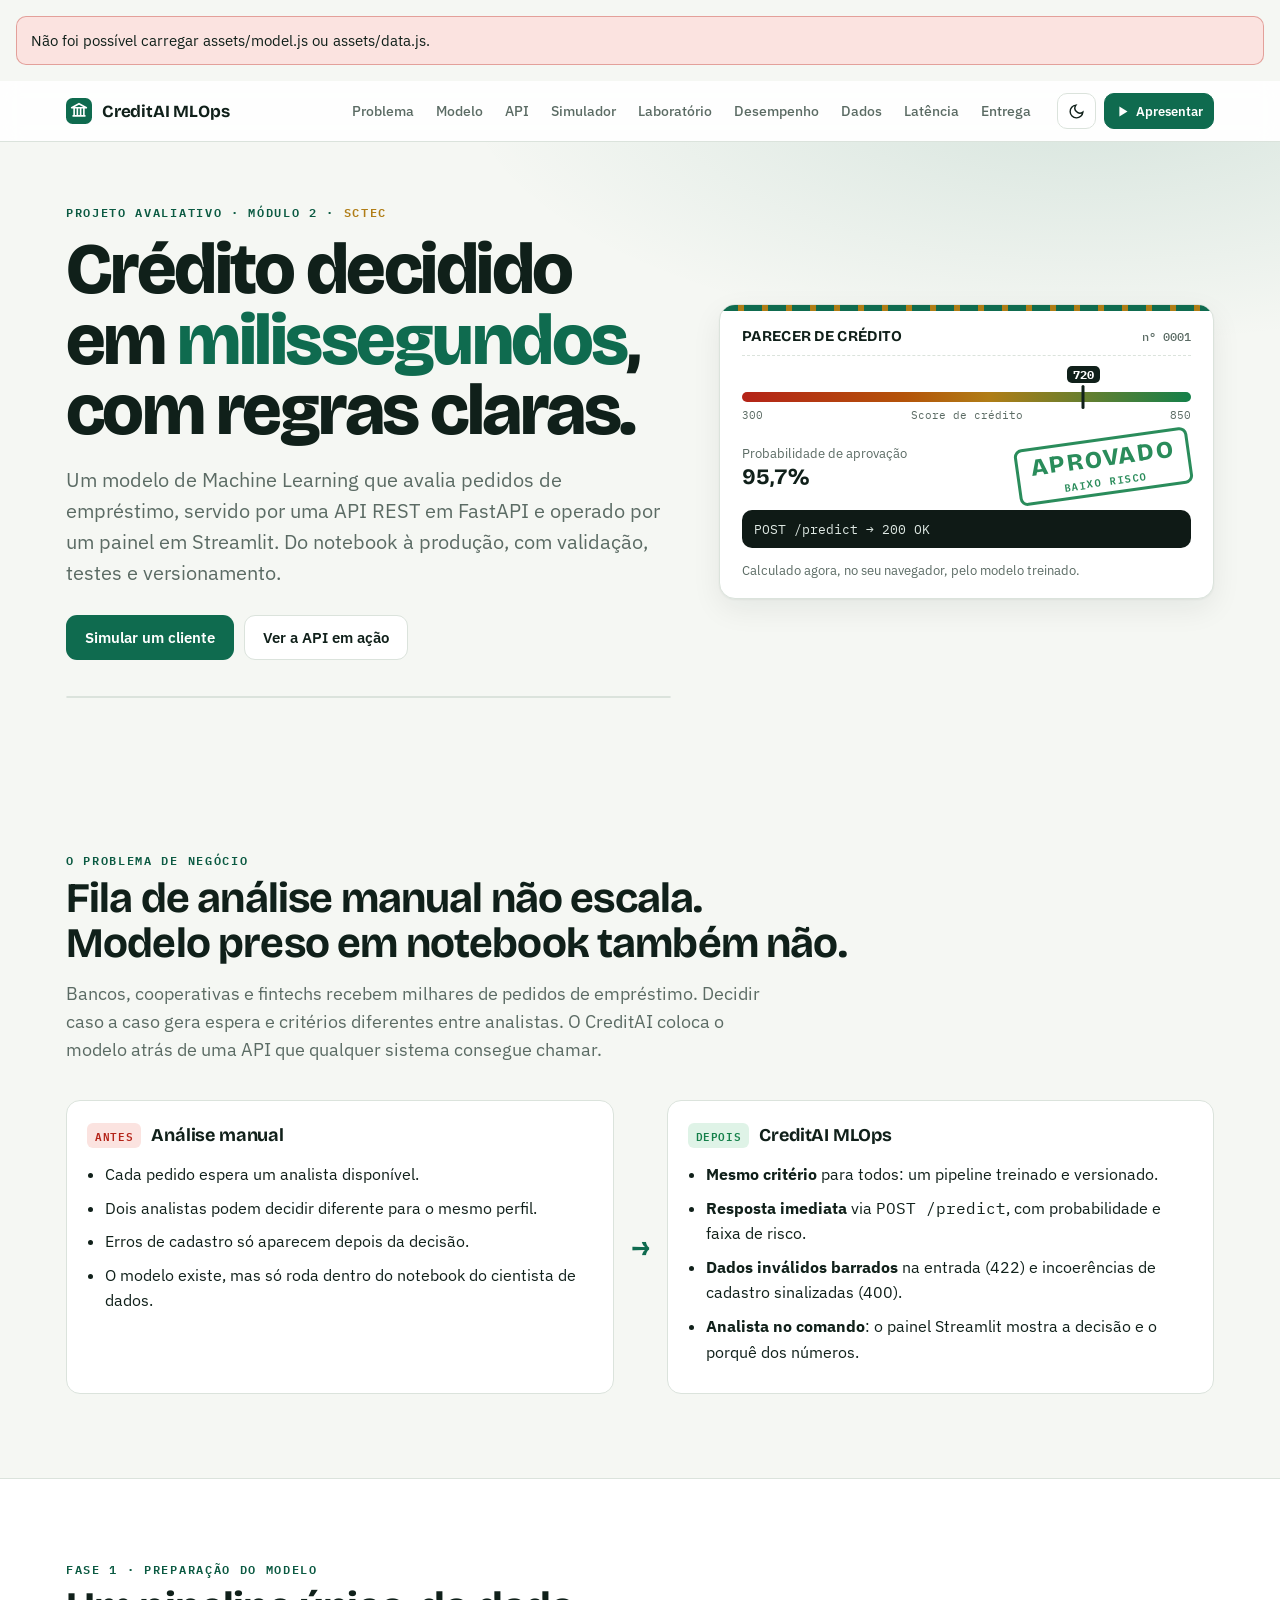
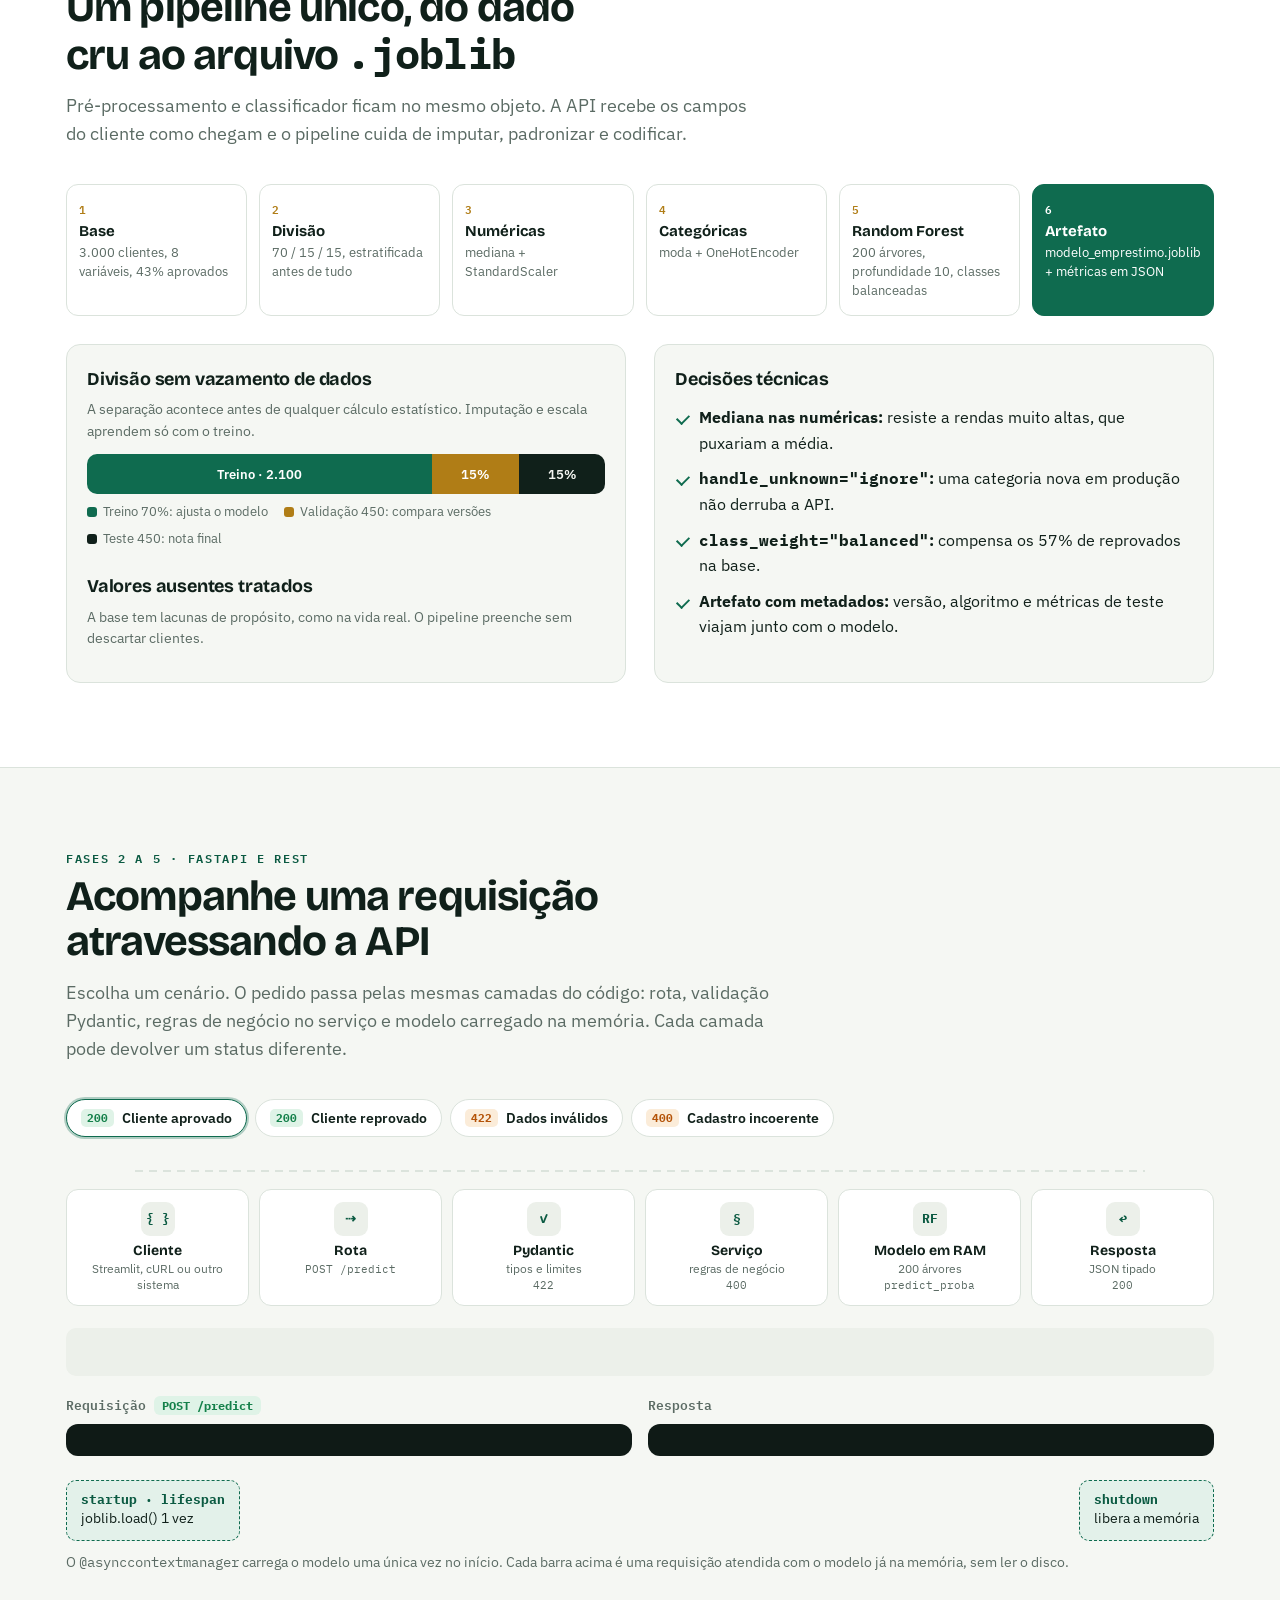
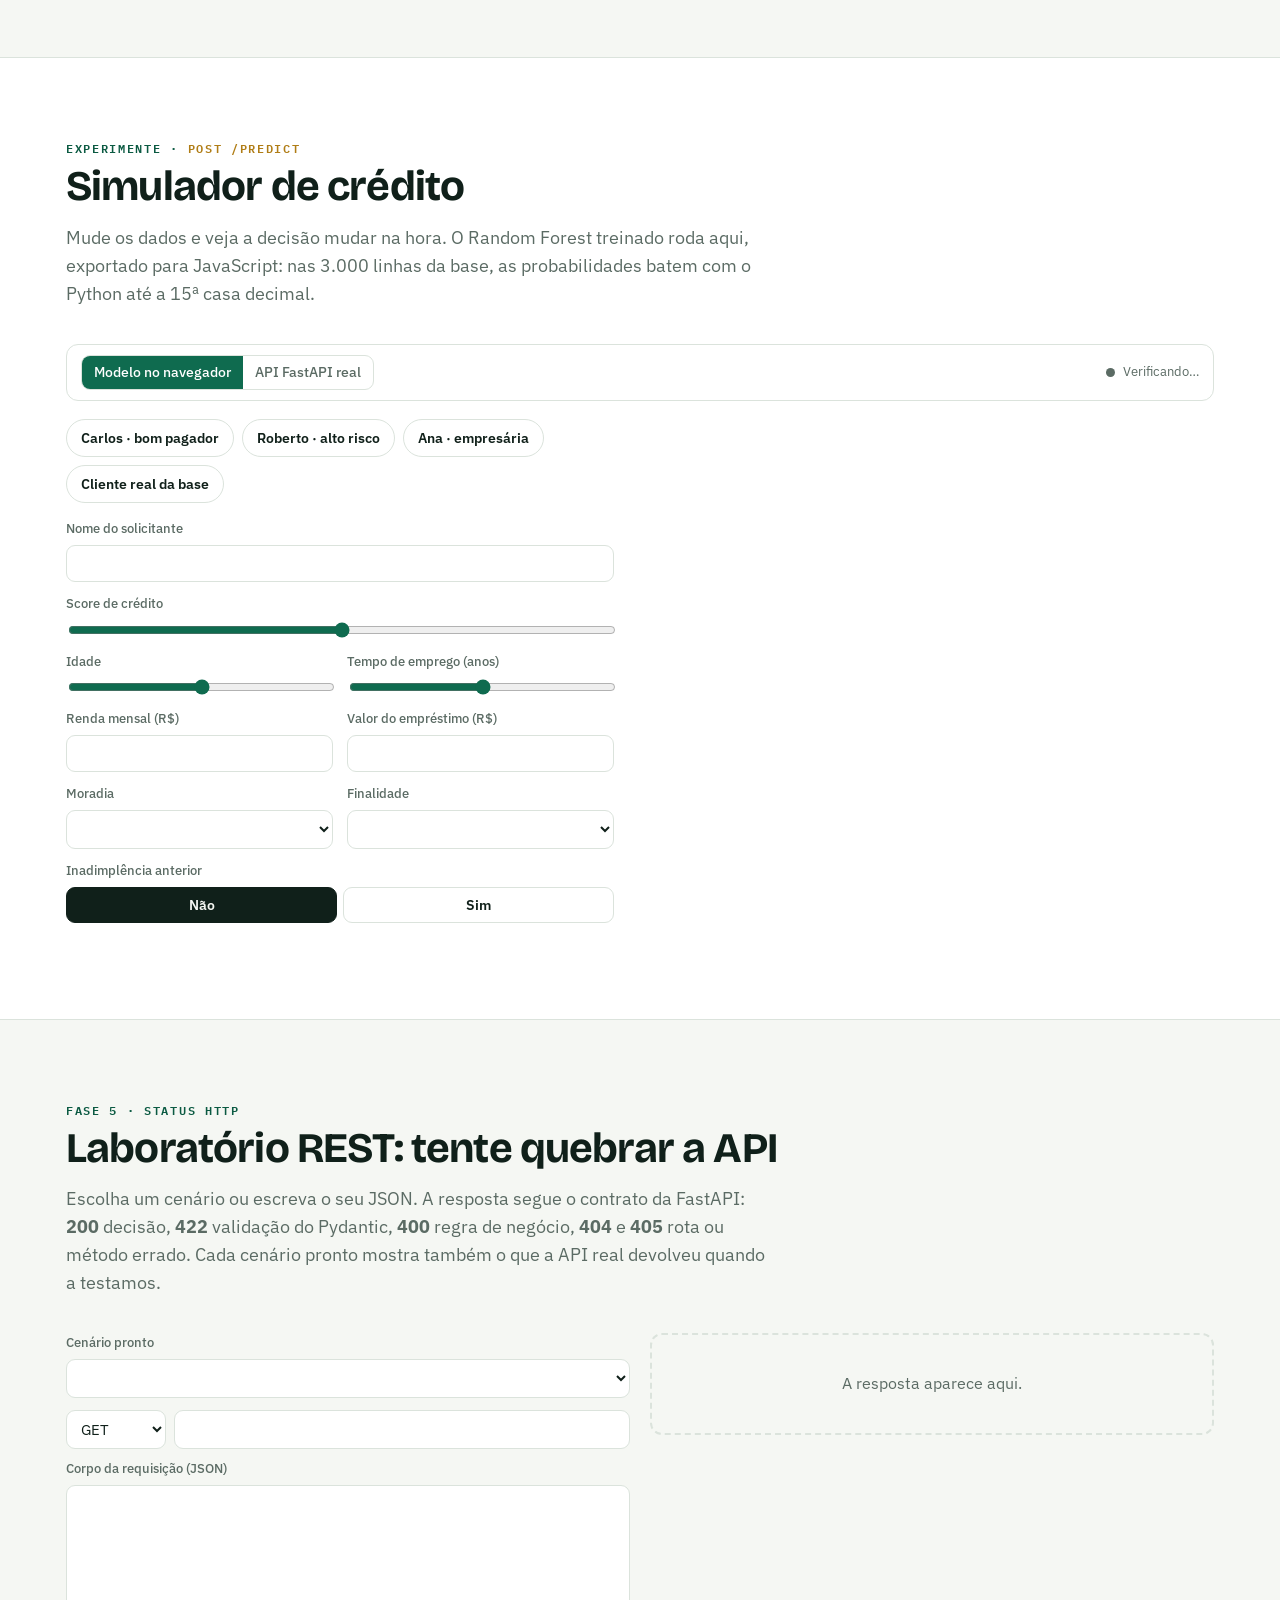
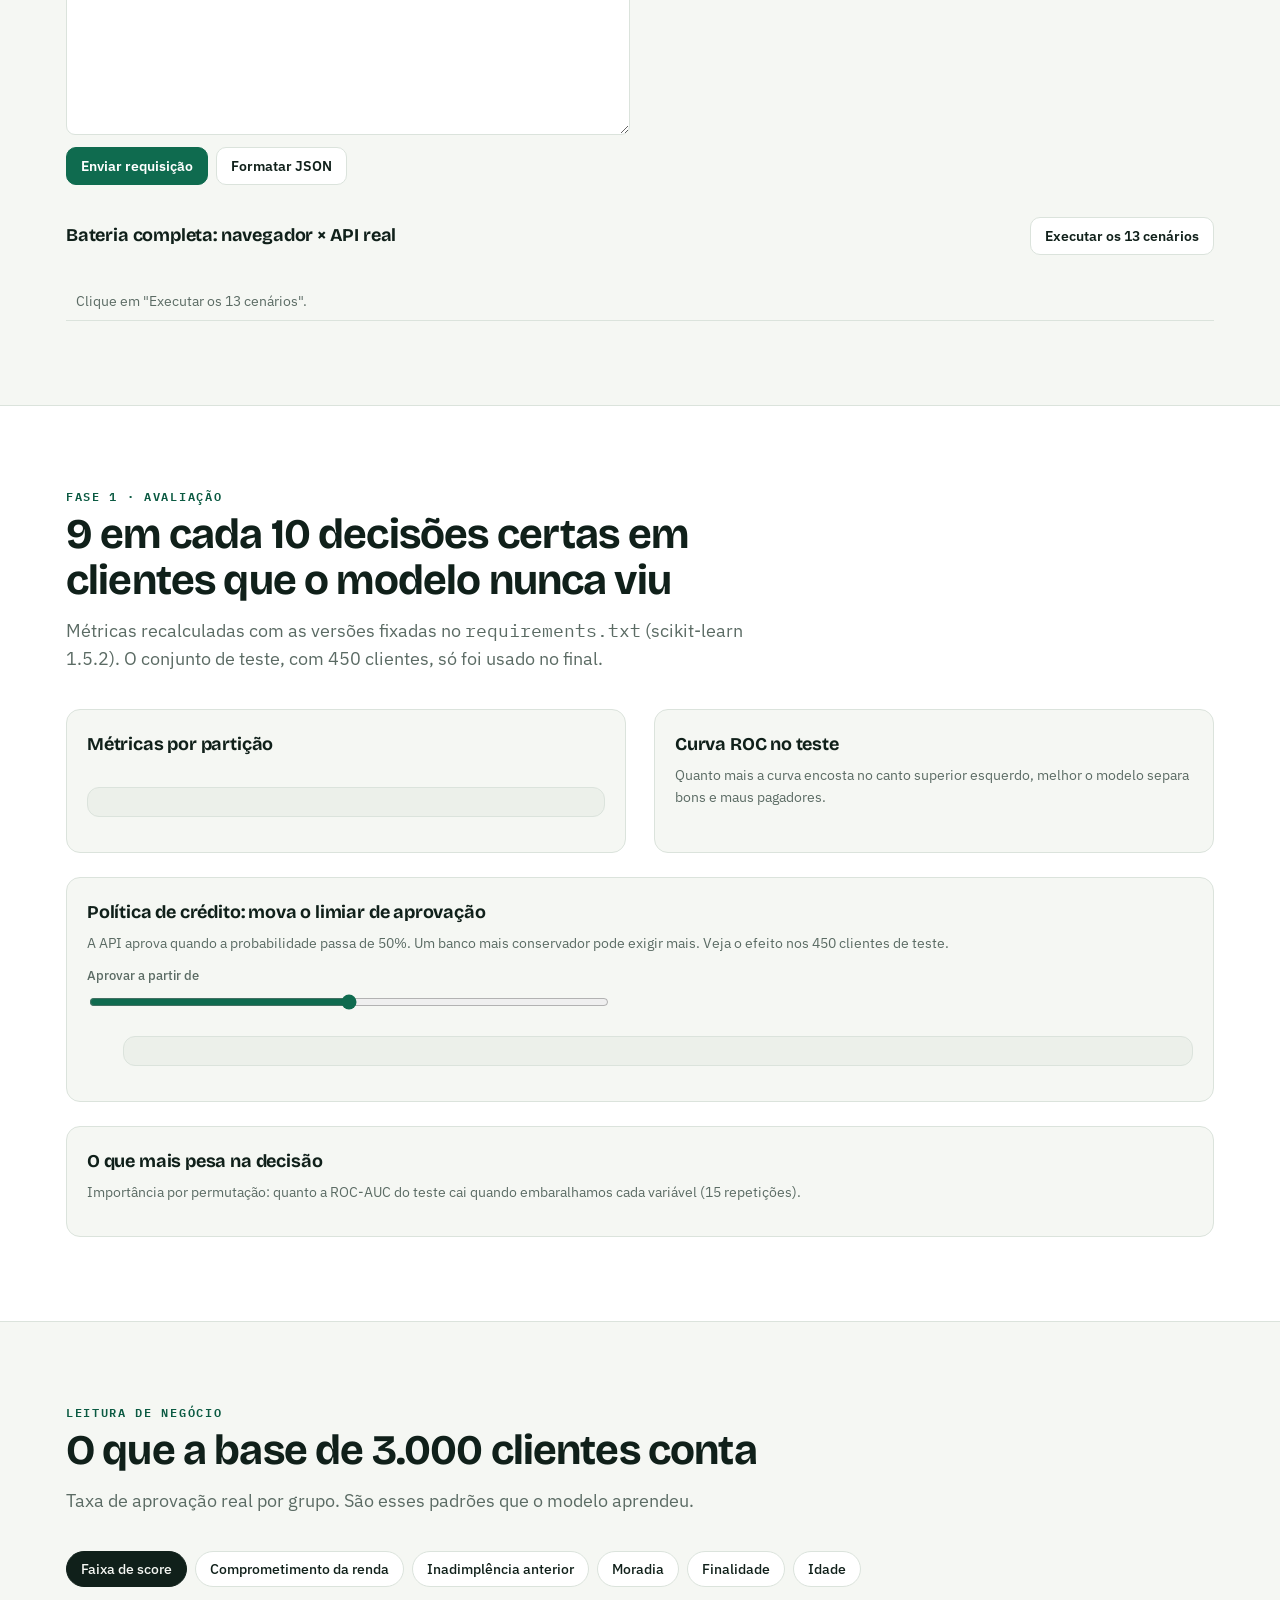
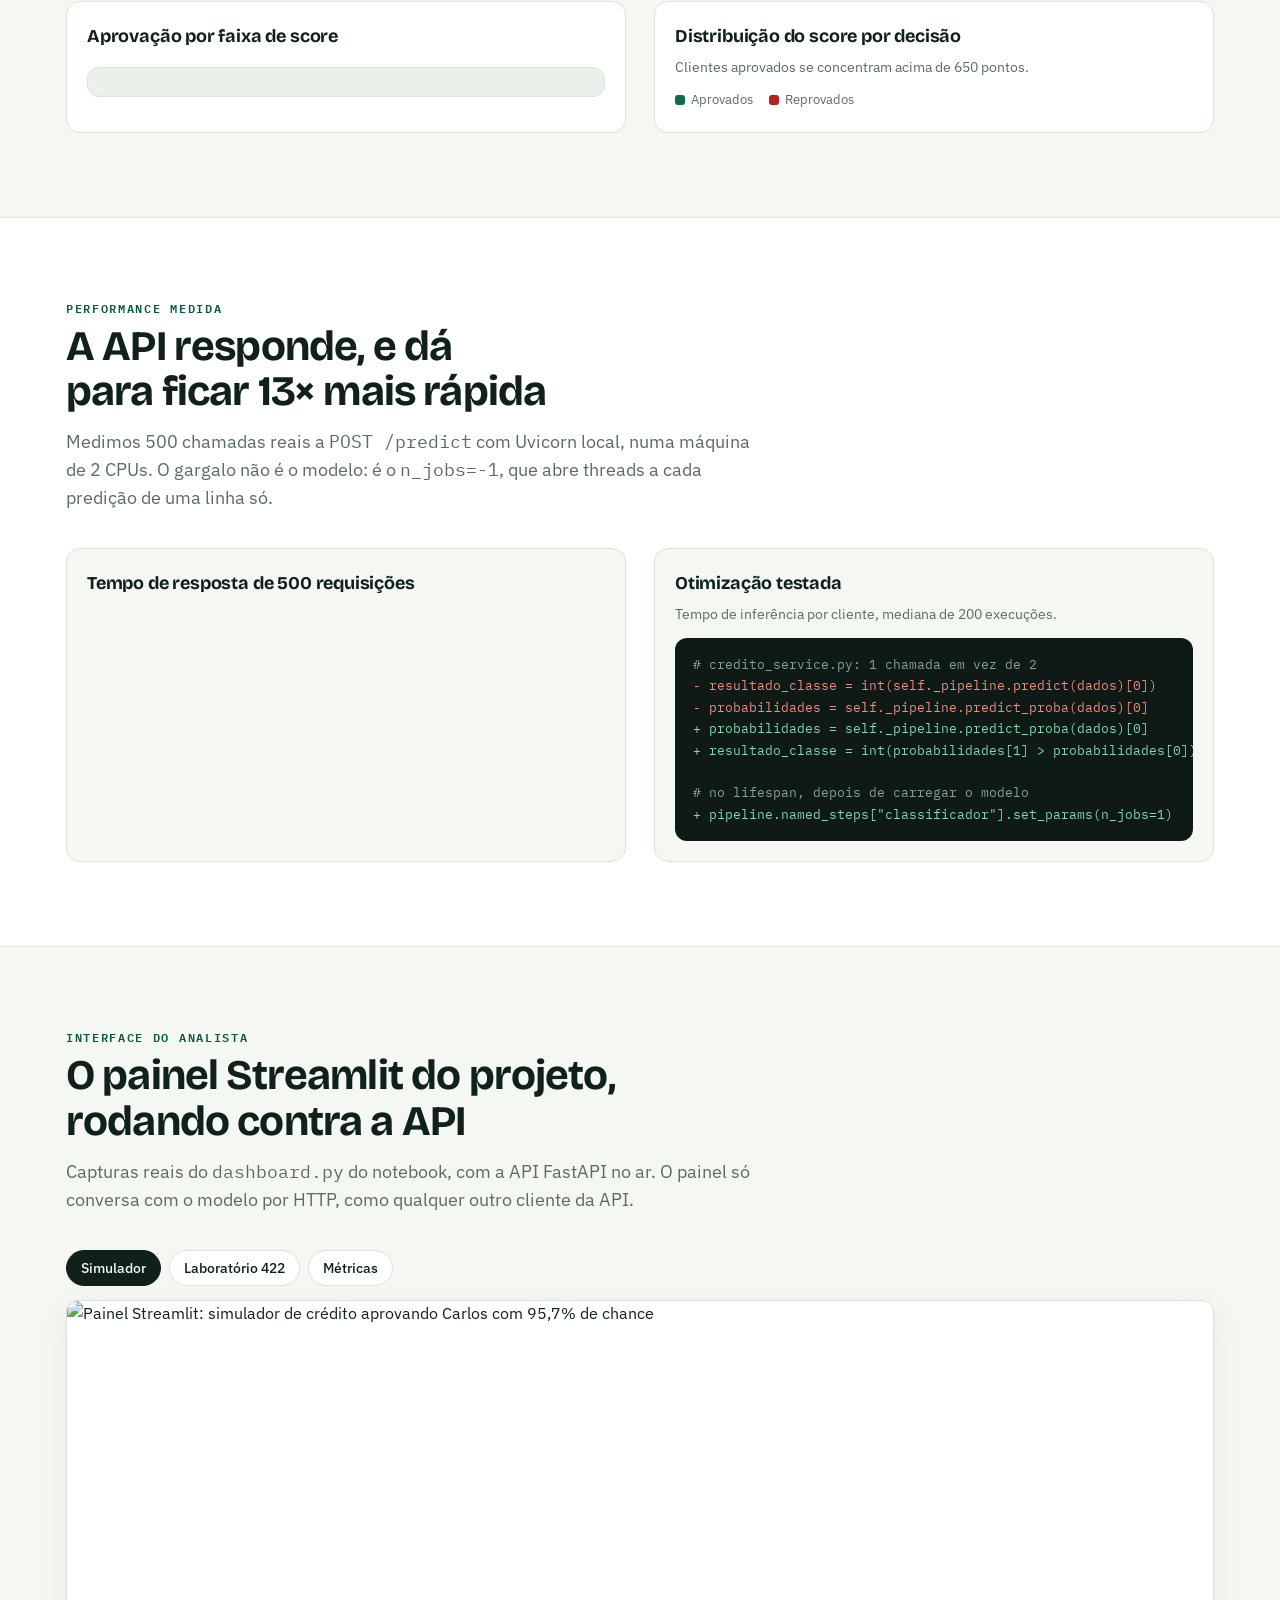
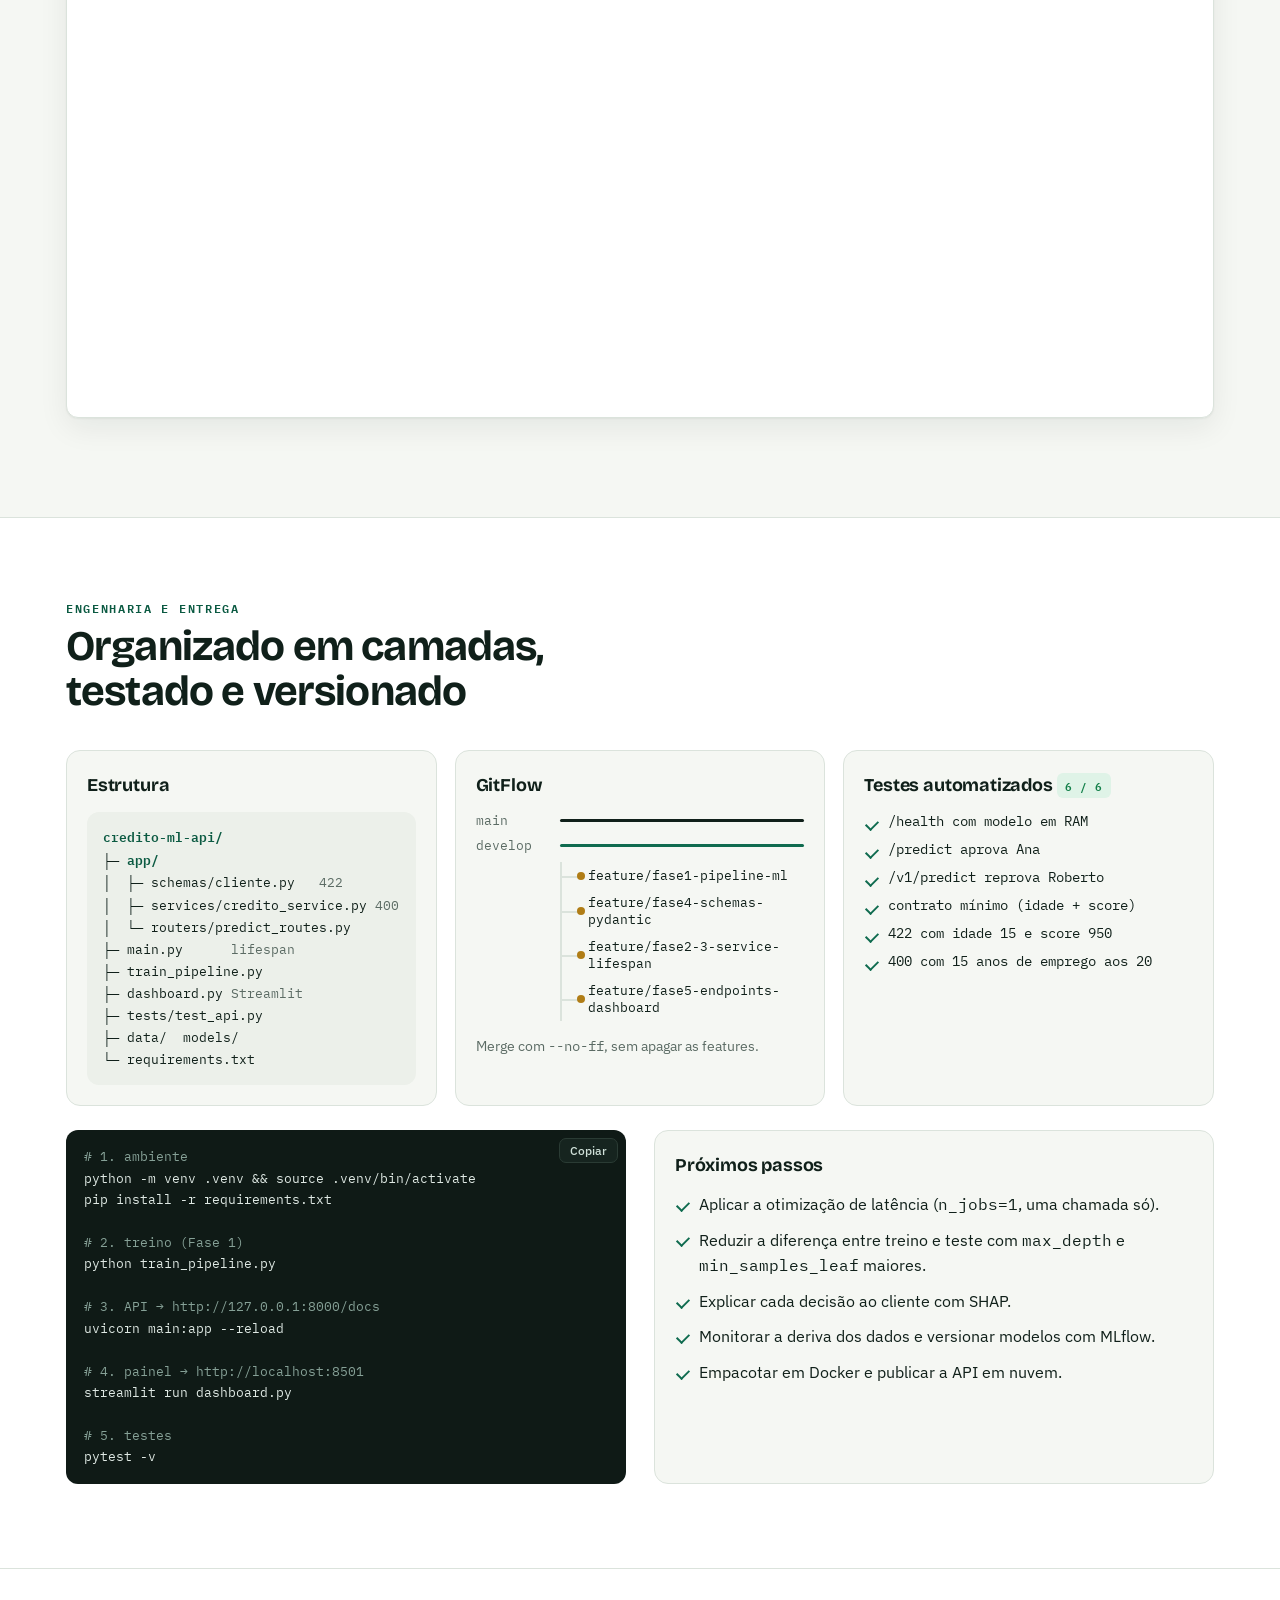
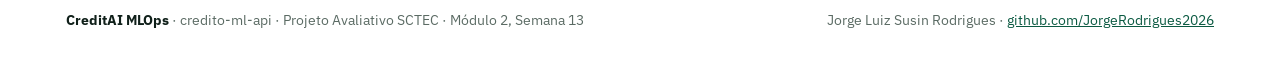
==== index.html @ 9cb5d910 "Add files via upload Add gitHub.io" ====
<!doctype html>
<html lang="pt-BR">
<head>
<meta charset="utf-8">
<meta name="viewport" content="width=device-width, initial-scale=1, viewport-fit=cover">
<title>CreditAI MLOps</title>
<meta name="claude:viewport-fit-sides" content="cover">
<meta name="description" content="Apresentação interativa do microsserviço de concessão de crédito: modelo Random Forest, API FastAPI, validação Pydantic e painel Streamlit.">
<link rel="preconnect" href="https://fonts.googleapis.com">
<link rel="preconnect" href="https://fonts.gstatic.com" crossorigin>
<link rel="stylesheet" href="https://fonts.googleapis.com/css2?family=Bricolage+Grotesque:opsz,wght@12..96,600;12..96,700;12..96,800&family=IBM+Plex+Sans:wght@400;500;600;700&family=IBM+Plex+Mono:wght@400;500;600&display=swap">
<link rel="stylesheet" href="styles.css">
<link rel="icon" href="data:image/svg+xml,%3Csvg xmlns=%27http://www.w3.org/2000/svg%27 viewBox=%270 0 32 32%27%3E%3Crect width=%2732%27 height=%2732%27 rx=%278%27 fill=%27%230f6b4f%27/%3E%3C/svg%3E">
</head>
<body>
<nav class="nav" aria-label="Capítulos">
  <div class="wrap">
    <a class="brand" href="#inicio">
      <svg width="26" height="26" viewBox="0 0 32 32" aria-hidden="true"><rect width="32" height="32" rx="8" fill="#0f6b4f"/><path d="M8 22h16M10 22V13m4 9v-9m4 9v-9m4 9v-9M7 12l9-5 9 5z" stroke="#fff" stroke-width="2" fill="none" stroke-linejoin="round"/></svg>
      CreditAI MLOps
    </a>
    <div class="nav-links">
      <a href="#problema">Problema</a>
      <a href="#pipeline">Modelo</a>
      <a href="#api">API</a>
      <a href="#simulador">Simulador</a>
      <a href="#laboratorio">Laboratório</a>
      <a href="#desempenho">Desempenho</a>
      <a href="#dados">Dados</a>
      <a href="#latencia">Latência</a>
      <a href="#entrega">Entrega</a>
    </div>
    <div class="tools">
      <button class="icon-btn" id="themeBtn" type="button" aria-label="Alternar tema claro ou escuro" title="Alternar tema">
        <svg width="17" height="17" viewBox="0 0 24 24" fill="none" stroke="currentColor" stroke-width="2" aria-hidden="true"><path d="M21 12.8A9 9 0 1 1 11.2 3a7 7 0 0 0 9.8 9.8z"/></svg>
      </button>
      <button class="icon-btn present-btn" id="presentBtn" type="button" title="Modo apresentação (tecla P)">
        <svg width="15" height="15" viewBox="0 0 24 24" fill="currentColor" aria-hidden="true"><path d="M7 4v16l13-8z"/></svg><span class="lbl">Apresentar</span>
      </button>
    </div>
  </div>
</nav>

<!-- ================= INÍCIO ================= -->
<header class="hero" id="inicio" data-slide>
  <div class="wrap">
    <div>
      <div class="eyebrow">Projeto Avaliativo · Módulo 2 · <b>SCTEC</b></div>
      <h1>Crédito decidido em <em>milissegundos</em>, com regras claras.</h1>
      <p class="lede">Um modelo de Machine Learning que avalia pedidos de empréstimo, servido por uma API REST em FastAPI e operado por um painel em Streamlit. Do notebook à produção, com validação, testes e versionamento.</p>
      <div class="cta">
        <a class="btn primary" href="#simulador">Simular um cliente</a>
        <a class="btn ghost" href="#api">Ver a API em ação</a>
      </div>
      <div class="kpis" id="heroKpis" aria-label="Indicadores do projeto"></div>
    </div>
    <div>
      <article class="parecer" id="parecer" aria-live="polite">
        <div class="par-head"><b>PARECER DE CRÉDITO</b><span id="parId">nº 0001</span></div>
        <dl class="par-rows" id="parRows"></dl>
        <div class="scorebar" aria-hidden="true"><div class="mk" id="parMk" style="left:76%"><span>720</span></div></div>
        <div class="scale-l"><span>300</span><span>Score de crédito</span><span>850</span></div>
        <div class="par-dec"><div class="l">Probabilidade de aprovação<b id="parProb">95,7%</b></div><div class="stamp aprovado" id="parStamp">Aprovado<small>Baixo Risco</small></div></div>
        <div class="par-req" id="parReq">POST /predict → 200 OK</div>
        <div class="par-foot"><span>Calculado agora, no seu navegador, pelo modelo treinado.</span><div class="dots-nav" id="parDots" role="group" aria-label="Exemplos de pareceres"></div></div>
      </article>
    </div>
  </div>
</header>

<main>

<!-- ================= PROBLEMA ================= -->
<section id="problema" data-slide>
  <div class="wrap">
    <div class="sec-head">
      <div class="eyebrow">O problema de negócio</div>
      <h2>Fila de análise manual não escala. Modelo preso em notebook também não.</h2>
      <p class="lede">Bancos, cooperativas e fintechs recebem milhares de pedidos de empréstimo. Decidir caso a caso gera espera e critérios diferentes entre analistas. O CreditAI coloca o modelo atrás de uma API que qualquer sistema consegue chamar.</p>
    </div>
    <div class="ba">
      <div class="panel">
        <h3><span class="tag bad">Antes</span> Análise manual</h3>
        <ul>
          <li>Cada pedido espera um analista disponível.</li>
          <li>Dois analistas podem decidir diferente para o mesmo perfil.</li>
          <li>Erros de cadastro só aparecem depois da decisão.</li>
          <li>O modelo existe, mas só roda dentro do notebook do cientista de dados.</li>
        </ul>
      </div>
      <div class="arrow" aria-hidden="true">→</div>
      <div class="panel">
        <h3><span class="tag ok">Depois</span> CreditAI MLOps</h3>
        <ul>
          <li><b>Mesmo critério</b> para todos: um pipeline treinado e versionado.</li>
          <li><b>Resposta imediata</b> via <code>POST /predict</code>, com probabilidade e faixa de risco.</li>
          <li><b>Dados inválidos barrados</b> na entrada (422) e incoerências de cadastro sinalizadas (400).</li>
          <li><b>Analista no comando</b>: o painel Streamlit mostra a decisão e o porquê dos números.</li>
        </ul>
      </div>
    </div>
  </div>
</section>

<!-- ================= PIPELINE ================= -->
<section id="pipeline" class="alt" data-slide>
  <div class="wrap">
    <div class="sec-head">
      <div class="eyebrow">Fase 1 · Preparação do modelo</div>
      <h2>Um pipeline único, do dado cru ao arquivo <code>.joblib</code></h2>
      <p class="lede">Pré-processamento e classificador ficam no mesmo objeto. A API recebe os campos do cliente como chegam e o pipeline cuida de imputar, padronizar e codificar.</p>
    </div>
    <div class="flow">
      <div class="step"><span class="n">1</span><b>Base</b><span>3.000 clientes, 8 variáveis, 43% aprovados</span></div>
      <div class="step"><span class="n">2</span><b>Divisão</b><span>70 / 15 / 15, estratificada antes de tudo</span></div>
      <div class="step"><span class="n">3</span><b>Numéricas</b><span>mediana + StandardScaler</span></div>
      <div class="step"><span class="n">4</span><b>Categóricas</b><span>moda + OneHotEncoder</span></div>
      <div class="step"><span class="n">5</span><b>Random Forest</b><span>200 árvores, profundidade 10, classes balanceadas</span></div>
      <div class="step final"><span class="n">6</span><b>Artefato</b><span>modelo_emprestimo.joblib + métricas em JSON</span></div>
    </div>
    <div class="grid-2">
      <div class="panel">
        <h3>Divisão sem vazamento de dados</h3>
        <p class="sub">A separação acontece antes de qualquer cálculo estatístico. Imputação e escala aprendem só com o treino.</p>
        <div class="splitbar" aria-label="Treino 2.100, validação 450, teste 450">
          <div class="tr" style="flex:70">Treino · 2.100</div><div class="va" style="flex:15">15%</div><div class="te" style="flex:15">15%</div>
        </div>
        <div class="legend"><span><i style="background:var(--brand)"></i>Treino 70%: ajusta o modelo</span><span><i style="background:var(--gold)"></i>Validação 450: compara versões</span><span><i style="background:var(--ink)"></i>Teste 450: nota final</span></div>
        <h3 style="margin-top:22px">Valores ausentes tratados</h3>
        <p class="sub">A base tem lacunas de propósito, como na vida real. O pipeline preenche sem descartar clientes.</p>
        <div class="chips" id="nullChips"></div>
      </div>
      <div class="panel">
        <h3>Decisões técnicas</h3>
        <ul class="ticks">
          <li><b>Mediana nas numéricas:</b> resiste a rendas muito altas, que puxariam a média.</li>
          <li><b><code>handle_unknown="ignore"</code>:</b> uma categoria nova em produção não derruba a API.</li>
          <li><b><code>class_weight="balanced"</code>:</b> compensa os 57% de reprovados na base.</li>
          <li><b>Artefato com metadados:</b> versão, algoritmo e métricas de teste viajam junto com o modelo.</li>
        </ul>
      </div>
    </div>
  </div>
</section>

<!-- ================= API EM AÇÃO ================= -->
<section id="api" data-slide>
  <div class="wrap">
    <div class="sec-head">
      <div class="eyebrow">Fases 2 a 5 · FastAPI e REST</div>
      <h2>Acompanhe uma requisição atravessando a API</h2>
      <p class="lede">Escolha um cenário. O pedido passa pelas mesmas camadas do código: rota, validação Pydantic, regras de negócio no serviço e modelo carregado na memória. Cada camada pode devolver um status diferente.</p>
    </div>
    <div class="scen-btns" role="group" aria-label="Cenários">
      <button type="button" class="sbtn" data-flow="aprovado" aria-pressed="true"><i class="s200">200</i> Cliente aprovado</button>
      <button type="button" class="sbtn" data-flow="reprovado" aria-pressed="false"><i class="s200">200</i> Cliente reprovado</button>
      <button type="button" class="sbtn" data-flow="invalido" aria-pressed="false"><i class="s422">422</i> Dados inválidos</button>
      <button type="button" class="sbtn" data-flow="regra" aria-pressed="false"><i class="s400">400</i> Cadastro incoerente</button>
    </div>
    <div class="pipe" id="pipe">
      <div class="node" data-node="0"><div class="ic">{ }</div><b>Cliente</b><span>Streamlit, cURL ou outro sistema</span></div>
      <div class="node" data-node="1"><div class="ic">⇢</div><b>Rota</b><span><code>POST /predict</code></span></div>
      <div class="node" data-node="2"><div class="ic">✓</div><b>Pydantic</b><span>tipos e limites<br><code>422</code></span></div>
      <div class="node" data-node="3"><div class="ic">§</div><b>Serviço</b><span>regras de negócio<br><code>400</code></span></div>
      <div class="node" data-node="4"><div class="ic">RF</div><b>Modelo em RAM</b><span>200 árvores<br><code>predict_proba</code></span></div>
      <div class="node" data-node="5"><div class="ic">↩</div><b>Resposta</b><span>JSON tipado<br><code>200</code></span></div>
      <div class="packet" id="packet" aria-hidden="true"></div>
    </div>
    <div class="narr" id="flowNarr" aria-live="polite"></div>
    <div class="io">
      <div><h4>Requisição <span class="pill s200" id="flowMethod">POST /predict</span></h4><pre class="code" id="flowReq"></pre></div>
      <div><h4>Resposta <span class="pill" id="flowStatus"></span></h4><pre class="code" id="flowRes"></pre></div>
    </div>
    <div class="lifespan" aria-label="Ciclo de vida da API">
      <div class="ls-box"><b>startup · lifespan</b>joblib.load() 1 vez</div>
      <div class="ls-reqs" id="lsReqs" aria-hidden="true"></div>
      <div class="ls-box"><b>shutdown</b>libera a memória</div>
    </div>
    <p class="muted" style="font-size:14px;margin:10px 0 0">O <code>@asynccontextmanager</code> carrega o modelo uma única vez no início. Cada barra acima é uma requisição atendida com o modelo já na memória, sem ler o disco.</p>
  </div>
</section>

<!-- ================= SIMULADOR ================= -->
<section id="simulador" class="alt" data-slide>
  <div class="wrap">
    <div class="sec-head">
      <div class="eyebrow">Experimente · <b>POST /predict</b></div>
      <h2>Simulador de crédito</h2>
      <p class="lede">Mude os dados e veja a decisão mudar na hora. O Random Forest treinado roda aqui, exportado para JavaScript: nas 3.000 linhas da base, as probabilidades batem com o Python até a 15ª casa decimal.</p>
    </div>
    <div class="engine">
      <div class="seg" role="radiogroup" aria-label="Onde calcular">
        <input type="radio" name="engine" id="engLocal" value="local" checked><label for="engLocal">Modelo no navegador</label>
        <input type="radio" name="engine" id="engRemote" value="remote"><label for="engRemote">API FastAPI real</label>
      </div>
      <div class="api-url" id="apiUrlBox" hidden>
        <input type="url" id="apiUrl" value="http://127.0.0.1:8000" aria-label="URL da API" spellcheck="false">
        <button class="btn-s" type="button" id="apiConnect">Conectar</button>
      </div>
      <div class="status-dot" id="apiStatus" role="status" aria-live="polite"><span>Verificando…</span></div>
    </div>
    <div class="sim">
      <form id="simForm" novalidate>
        <div class="presets">
          <button type="button" class="sbtn" data-preset="carlos">Carlos · bom pagador</button>
          <button type="button" class="sbtn" data-preset="roberto">Roberto · alto risco</button>
          <button type="button" class="sbtn" data-preset="ana">Ana · empresária</button>
          <button type="button" class="sbtn" data-preset="random">Cliente real da base</button>
        </div>
        <div class="field"><label for="f_nome">Nome do solicitante</label><input type="text" id="f_nome" name="nome_cliente" maxlength="80"></div>
        <div class="field"><div class="top"><label for="f_score">Score de crédito</label><output id="o_score"></output></div><input type="range" id="f_score" name="pontuacao_credito" min="300" max="850" step="5"></div>
        <div class="row">
          <div class="field"><div class="top"><label for="f_idade">Idade</label><output id="o_idade"></output></div><input type="range" id="f_idade" name="idade" min="18" max="100" step="1"></div>
          <div class="field"><div class="top"><label for="f_tempo">Tempo de emprego (anos)</label><output id="o_tempo"></output></div><input type="range" id="f_tempo" name="tempo_emprego_anos" min="0" max="40" step="0.5"></div>
        </div>
        <div class="row">
          <div class="field"><label for="f_renda">Renda mensal (R$)</label><input type="number" id="f_renda" name="renda_mensal" min="100" max="1000000" step="100"></div>
          <div class="field"><label for="f_valor">Valor do empréstimo (R$)</label><input type="number" id="f_valor" name="valor_emprestimo" min="500" max="500000" step="500"></div>
        </div>
        <div class="row">
          <div class="field"><label for="f_moradia">Moradia</label><select id="f_moradia" name="tipo_moradia"></select></div>
          <div class="field"><label for="f_final">Finalidade</label><select id="f_final" name="finalidade_emprestimo"></select></div>
        </div>
        <div class="field"><span>Inadimplência anterior</span>
          <div class="toggle" role="group" aria-label="Inadimplência anterior"><button type="button" data-inad="0" aria-pressed="true">Não</button><button type="button" data-inad="1" aria-pressed="false">Sim</button></div>
        </div>
      </form>
      <div class="result" id="simResult" aria-live="polite"></div>
    </div>
  </div>
</section>

<!-- ================= LABORATÓRIO ================= -->
<section id="laboratorio" data-slide>
  <div class="wrap">
    <div class="sec-head">
      <div class="eyebrow">Fase 5 · Status HTTP</div>
      <h2>Laboratório REST: tente quebrar a API</h2>
      <p class="lede">Escolha um cenário ou escreva o seu JSON. A resposta segue o contrato da FastAPI: <b>200</b> decisão, <b>422</b> validação do Pydantic, <b>400</b> regra de negócio, <b>404</b> e <b>405</b> rota ou método errado. Cada cenário pronto mostra também o que a API real devolveu quando a testamos.</p>
    </div>
    <div class="lab">
      <form id="labForm">
        <div class="field"><label for="labPreset">Cenário pronto</label><select id="labPreset"></select></div>
        <div class="req-line">
          <select id="labMethod" aria-label="Método HTTP"><option>GET</option><option>POST</option></select>
          <input type="text" id="labPath" class="mono" aria-label="Rota" spellcheck="false">
        </div>
        <div class="field" id="labBodyWrap"><label for="labBody">Corpo da requisição (JSON)</label><textarea id="labBody" spellcheck="false"></textarea></div>
        <div class="actions"><button type="submit" class="btn-s primary">Enviar requisição</button><button type="button" class="btn-s" id="labFormat">Formatar JSON</button></div>
      </form>
      <div id="labOut" aria-live="polite"><div class="empty">A resposta aparece aqui.</div></div>
    </div>
    <div style="margin-top:32px">
      <div class="resp-head"><h3>Bateria completa: navegador × API real</h3><button type="button" class="btn-s" id="labAll">Executar os 13 cenários</button></div>
      <div class="score-line" id="labScore"></div>
      <div class="tbl-scroll"><table class="data-table" id="labTable"><tbody><tr><td class="muted">Clique em "Executar os 13 cenários".</td></tr></tbody></table></div>
    </div>
  </div>
</section>

<!-- ================= DESEMPENHO ================= -->
<section id="desempenho" class="alt" data-slide>
  <div class="wrap">
    <div class="sec-head">
      <div class="eyebrow">Fase 1 · Avaliação</div>
      <h2>9 em cada 10 decisões certas em clientes que o modelo nunca viu</h2>
      <p class="lede">Métricas recalculadas com as versões fixadas no <code>requirements.txt</code> (scikit-learn 1.5.2). O conjunto de teste, com 450 clientes, só foi usado no final.</p>
    </div>
    <div class="grid-2">
      <div class="panel">
        <h3>Métricas por partição</h3>
        <div class="tbl-scroll"><table class="metrics-tbl" id="metricsTbl"></table></div>
        <p class="callout" id="gapNote"></p>
      </div>
      <div class="panel">
        <h3>Curva ROC no teste</h3>
        <p class="sub">Quanto mais a curva encosta no canto superior esquerdo, melhor o modelo separa bons e maus pagadores.</p>
        <div id="rocChart"></div>
      </div>
    </div>
    <div class="panel" style="margin-top:24px">
      <h3>Política de crédito: mova o limiar de aprovação</h3>
      <p class="sub">A API aprova quando a probabilidade passa de 50%. Um banco mais conservador pode exigir mais. Veja o efeito nos 450 clientes de teste.</p>
      <div class="field" style="max-width:520px"><div class="top"><label for="thr">Aprovar a partir de</label><output id="thrOut"></output></div><input type="range" id="thr" min="0.05" max="0.95" step="0.01" value="0.5"></div>
      <div class="thr-box">
        <div class="cm" id="thrCm"></div>
        <div>
          <div class="thr-stats" id="thrStats"></div>
          <p class="callout" id="thrNote" style="margin-top:12px"></p>
        </div>
      </div>
    </div>
    <div class="panel" style="margin-top:24px">
      <h3>O que mais pesa na decisão</h3>
      <p class="sub">Importância por permutação: quanto a ROC-AUC do teste cai quando embaralhamos cada variável (15 repetições).</p>
      <div id="impChart"></div>
    </div>
  </div>
</section>

<!-- ================= DADOS ================= -->
<section id="dados" data-slide>
  <div class="wrap">
    <div class="sec-head">
      <div class="eyebrow">Leitura de negócio</div>
      <h2>O que a base de 3.000 clientes conta</h2>
      <p class="lede">Taxa de aprovação real por grupo. São esses padrões que o modelo aprendeu.</p>
    </div>
    <div class="tabs" role="tablist" id="rateTabs" aria-label="Agrupar por">
      <button class="tab" role="tab" data-rate="faixa_score" aria-selected="true">Faixa de score</button>
      <button class="tab" role="tab" data-rate="comprometimento" aria-selected="false">Comprometimento da renda</button>
      <button class="tab" role="tab" data-rate="inadimplencia" aria-selected="false">Inadimplência anterior</button>
      <button class="tab" role="tab" data-rate="moradia" aria-selected="false">Moradia</button>
      <button class="tab" role="tab" data-rate="finalidade" aria-selected="false">Finalidade</button>
      <button class="tab" role="tab" data-rate="faixa_idade" aria-selected="false">Idade</button>
    </div>
    <div class="grid-2">
      <div class="panel"><h3 id="rateTitle">Aprovação por faixa de score</h3><div id="rateChart"></div><p class="callout" id="rateNote"></p></div>
      <div class="panel"><h3>Distribuição do score por decisão</h3><p class="sub">Clientes aprovados se concentram acima de 650 pontos.</p><div id="scoreHist"></div>
        <div class="legend"><span><i style="background:var(--brand)"></i>Aprovados</span><span><i style="background:var(--bad)"></i>Reprovados</span></div></div>
    </div>
  </div>
</section>

<!-- ================= LATÊNCIA ================= -->
<section id="latencia" class="alt" data-slide>
  <div class="wrap">
    <div class="sec-head">
      <div class="eyebrow">Performance medida</div>
      <h2>A API responde, e dá para ficar 13× mais rápida</h2>
      <p class="lede">Medimos 500 chamadas reais a <code>POST /predict</code> com Uvicorn local, numa máquina de 2 CPUs. O gargalo não é o modelo: é o <code>n_jobs=-1</code>, que abre threads a cada predição de uma linha só.</p>
    </div>
    <div class="grid-2">
      <div class="panel"><h3>Tempo de resposta de 500 requisições</h3><div id="latChart"></div><div class="score-line" id="latStats"></div></div>
      <div class="panel"><h3>Otimização testada</h3><p class="sub">Tempo de inferência por cliente, mediana de 200 execuções.</p><div id="optChart"></div>
<pre class="code"><code><span class="c"># credito_service.py: 1 chamada em vez de 2</span>
<span class="del">- resultado_classe = int(self._pipeline.predict(dados)[0])</span>
<span class="del">- probabilidades = self._pipeline.predict_proba(dados)[0]</span>
<span class="add">+ probabilidades = self._pipeline.predict_proba(dados)[0]</span>
<span class="add">+ resultado_classe = int(probabilidades[1] &gt; probabilidades[0])</span>

<span class="c"># no lifespan, depois de carregar o modelo</span>
<span class="add">+ pipeline.named_steps["classificador"].set_params(n_jobs=1)</span></code></pre></div>
    </div>
  </div>
</section>

<!-- ================= STREAMLIT ================= -->
<section id="streamlit" data-slide>
  <div class="wrap">
    <div class="sec-head">
      <div class="eyebrow">Interface do analista</div>
      <h2>O painel Streamlit do projeto, rodando contra a API</h2>
      <p class="lede">Capturas reais do <code>dashboard.py</code> do notebook, com a API FastAPI no ar. O painel só conversa com o modelo por HTTP, como qualquer outro cliente da API.</p>
    </div>
    <div class="tabs" role="tablist" aria-label="Telas do Streamlit">
      <button class="tab" role="tab" data-shot="0" aria-selected="true">Simulador</button>
      <button class="tab" role="tab" data-shot="1" aria-selected="false">Laboratório 422</button>
      <button class="tab" role="tab" data-shot="2" aria-selected="false">Métricas</button>
    </div>
    <div class="shot"><img id="shotImg" src="assets/st_simulador.webp" width="1600" height="1000" alt="Painel Streamlit: simulador de crédito aprovando Carlos com 95,7% de chance"></div>
    <p class="cap" id="shotCap"></p>
  </div>
</section>

<!-- ================= ENTREGA ================= -->
<section id="entrega" class="alt" data-slide>
  <div class="wrap">
    <div class="sec-head">
      <div class="eyebrow">Engenharia e entrega</div>
      <h2>Organizado em camadas, testado e versionado</h2>
    </div>
    <div class="grid-3">
      <div class="panel">
        <h3>Estrutura</h3>
<pre class="tree"><span class="d">credito-ml-api/</span>
├─ <span class="d">app/</span>
│  ├─ schemas/cliente.py   <span class="c">422</span>
│  ├─ services/credito_service.py <span class="c">400</span>
│  └─ routers/predict_routes.py
├─ main.py      <span class="c">lifespan</span>
├─ train_pipeline.py
├─ dashboard.py <span class="c">Streamlit</span>
├─ tests/test_api.py
├─ data/  models/
└─ requirements.txt</pre>
      </div>
      <div class="panel">
        <h3>GitFlow</h3>
        <div class="gitflow">
          <div class="lane"><span class="name">main</span><span class="bar"></span></div>
          <div class="lane dev"><span class="name">develop</span><span class="bar"></span></div>
          <div class="feats">
            <div>feature/fase1-pipeline-ml</div>
            <div>feature/fase4-schemas-pydantic</div>
            <div>feature/fase2-3-service-lifespan</div>
            <div>feature/fase5-endpoints-dashboard</div>
          </div>
        </div>
        <p class="muted" style="font-size:14px">Merge com <code>--no-ff</code>, sem apagar as features.</p>
      </div>
      <div class="panel">
        <h3>Testes automatizados <span class="tag ok">6 / 6</span></h3>
        <ul class="ticks tests">
          <li>/health com modelo em RAM</li>
          <li>/predict aprova Ana</li>
          <li>/v1/predict reprova Roberto</li>
          <li>contrato mínimo (idade + score)</li>
          <li>422 com idade 15 e score 950</li>
          <li>400 com 15 anos de emprego aos 20</li>
        </ul>
      </div>
    </div>
    <div class="grid-2" style="margin-top:24px">
<pre class="code"><button class="copy" type="button">Copiar</button><code><span class="c"># 1. ambiente</span>
python -m venv .venv &amp;&amp; source .venv/bin/activate
pip install -r requirements.txt

<span class="c"># 2. treino (Fase 1)</span>
python train_pipeline.py

<span class="c"># 3. API → http://127.0.0.1:8000/docs</span>
uvicorn main:app --reload

<span class="c"># 4. painel → http://localhost:8501</span>
streamlit run dashboard.py

<span class="c"># 5. testes</span>
pytest -v</code></pre>
      <div class="panel">
        <h3>Próximos passos</h3>
        <ul class="ticks">
          <li>Aplicar a otimização de latência (<code>n_jobs=1</code>, uma chamada só).</li>
          <li>Reduzir a diferença entre treino e teste com <code>max_depth</code> e <code>min_samples_leaf</code> maiores.</li>
          <li>Explicar cada decisão ao cliente com SHAP.</li>
          <li>Monitorar a deriva dos dados e versionar modelos com MLflow.</li>
          <li>Empacotar em Docker e publicar a API em nuvem.</li>
        </ul>
      </div>
    </div>
  </div>
</section>

</main>

<footer>
  <div class="wrap">
    <div><b>CreditAI MLOps</b> · credito-ml-api · Projeto Avaliativo SCTEC · Módulo 2, Semana 13</div>
    <div>Jorge Luiz Susin Rodrigues · <a href="https://github.com/JorgeRodrigues2026" target="_blank" rel="noopener">github.com/JorgeRodrigues2026</a></div>
  </div>
</footer>

<div class="slide-hud" id="hud" aria-label="Controles da apresentação">
  <button type="button" id="hudPrev" aria-label="Slide anterior">‹</button>
  <span id="hudCount">1 / 10</span>
  <button type="button" id="hudNext" aria-label="Próximo slide">›</button>
  <button type="button" id="hudExit" aria-label="Sair do modo apresentação">✕</button>
</div>

<script src="assets/model.js"></script>
<script src="assets/data.js"></script>
<script src="script.js"></script>
</body>
</html>
---- styles.css ----
/* =====================================================================
   CreditAI MLOps — styles.css
   Layout: capítulos de apresentação empilhados (um "slide" por seção),
   com um parecer de crédito carimbado como peça-assinatura.
   ===================================================================== */
:root{
  /* cor */
  --paper:#f5f7f3;        /* fundo levemente esverdeado */
  --surface:#ffffff;
  --sunken:#ecf0ea;
  --ink:#10201a;          /* texto principal */
  --muted:#5b6b64;
  --line:#dbe3dc;
  --brand:#0f6b4f;        /* verde-cédula */
  --brand-ink:#0b5a42;
  --brand-soft:#e3f1ea;
  --gold:#b07d16;         /* régua de score */
  --gold-soft:#f6ecd4;
  --ok:#14804a;  --warn:#b45309;  --bad:#b42318;
  --ok-soft:#dff3e7; --warn-soft:#fbecd9; --bad-soft:#fbe3e0;
  --code-bg:#0f1a16; --code-ink:#dfe9e4; --code-dim:#86a197; --code-key:#7fd6b0; --code-str:#f0c674;
  --shadow:0 1px 2px rgba(16,32,26,.05),0 10px 30px rgba(16,32,26,.07);
  /* tipo */
  --f-display:"Bricolage Grotesque","IBM Plex Sans",system-ui,sans-serif;
  --f-body:"IBM Plex Sans",system-ui,-apple-system,"Segoe UI",sans-serif;
  --f-mono:"IBM Plex Mono",ui-monospace,Consolas,monospace;
  --maxw:1180px; --r:14px;
}
@media (prefers-color-scheme: dark){
  :root:not([data-theme="light"]){
    --paper:#0b1310; --surface:#111c18; --sunken:#0e1814; --ink:#e4ede8; --muted:#93a69d; --line:#22312b;
    --brand:#3cc492; --brand-ink:#5fd6a8; --brand-soft:#12301f; --gold:#e0b25a; --gold-soft:#2c2412;
    --ok:#4ade80; --warn:#fbbf24; --bad:#f87171; --ok-soft:#103222; --warn-soft:#33240c; --bad-soft:#3a1714;
    --code-bg:#070d0b; --shadow:0 1px 2px rgba(0,0,0,.4),0 10px 30px rgba(0,0,0,.35);
    color-scheme:dark;
  }
}
:root[data-theme="dark"]{
  --paper:#0b1310; --surface:#111c18; --sunken:#0e1814; --ink:#e4ede8; --muted:#93a69d; --line:#22312b;
  --brand:#3cc492; --brand-ink:#5fd6a8; --brand-soft:#12301f; --gold:#e0b25a; --gold-soft:#2c2412;
  --ok:#4ade80; --warn:#fbbf24; --bad:#f87171; --ok-soft:#103222; --warn-soft:#33240c; --bad-soft:#3a1714;
  --code-bg:#070d0b; --shadow:0 1px 2px rgba(0,0,0,.4),0 10px 30px rgba(0,0,0,.35);
  color-scheme:dark;
}

*{box-sizing:border-box}
[hidden]{display:none!important}
html{scroll-behavior:smooth;scroll-padding-top:72px}
body{margin:0;background:var(--paper);color:var(--ink);font:16px/1.6 var(--f-body);-webkit-font-smoothing:antialiased}
body::before{content:"";position:fixed;inset:0 0 auto;height:env(safe-area-inset-top,0px);z-index:60;background:var(--surface)}
img{max-width:100%;height:auto;display:block}
a{color:var(--brand-ink)}
code,pre,.mono{font-family:var(--f-mono)}
:focus-visible{outline:2px solid var(--brand);outline-offset:2px}
.wrap{max-width:var(--maxw);margin:0 auto;padding-left:max(16px,env(safe-area-inset-left,0px));padding-right:max(16px,env(safe-area-inset-right,0px))}
h1,h2,h3{font-family:var(--f-display);letter-spacing:-.02em;text-wrap:balance;margin:0}
h2{font-size:clamp(28px,3.8vw,42px);line-height:1.08;font-weight:700}
h3{font-size:18px;font-weight:700;letter-spacing:-.01em}
.eyebrow{font:600 12px/1 var(--f-mono);letter-spacing:.14em;text-transform:uppercase;color:var(--brand-ink)}
.eyebrow b{color:var(--gold);font-weight:600}
.lede{color:var(--muted);font-size:17.5px;max-width:64ch;margin:14px 0 0}
.muted{color:var(--muted)}
.num{font-variant-numeric:tabular-nums}

/* ---------- navegação ---------- */
.nav{position:sticky;top:env(safe-area-inset-top,0px);z-index:50;background:color-mix(in srgb,var(--surface) 88%,transparent);backdrop-filter:blur(10px);border-bottom:1px solid var(--line)}
.nav .wrap{display:flex;align-items:center;gap:16px;height:60px}
.brand{display:flex;align-items:center;gap:10px;font:700 17px var(--f-display);color:var(--ink);text-decoration:none;white-space:nowrap;letter-spacing:-.01em}
.nav-links{display:flex;gap:2px;margin-left:auto;overflow-x:auto;scrollbar-width:none}
.nav-links::-webkit-scrollbar{display:none}
.nav-links a{color:var(--muted);text-decoration:none;font-size:14px;font-weight:500;padding:6px 10px;border-radius:8px;white-space:nowrap}
.nav-links a:hover,.nav-links a.on{color:var(--ink);background:var(--sunken)}
.icon-btn{flex:none;border:1px solid var(--line);background:var(--surface);color:var(--ink);height:36px;min-width:36px;padding:0 10px;border-radius:10px;cursor:pointer;display:inline-flex;align-items:center;justify-content:center;gap:6px;font:600 13px var(--f-body)}
.icon-btn:hover{border-color:var(--brand)}
.present-btn{background:var(--brand);border-color:var(--brand);color:#fff}
:root[data-theme="dark"] .present-btn{color:#06130d}
@media (prefers-color-scheme: dark){:root:not([data-theme="light"]) .present-btn{color:#06130d}}
@media (max-width:980px){.nav-links{display:none}.nav .tools{margin-left:auto}}
.tools{display:flex;gap:8px}
.present-btn .lbl{display:inline}
@media (max-width:420px){.present-btn .lbl{display:none}}

/* ---------- seções ---------- */
section{padding-block:84px;border-bottom:1px solid var(--line)}
section.alt{background:var(--surface)}
.sec-head{display:grid;gap:10px;margin-bottom:36px;max-width:820px}
.sec-head .lede{margin:4px 0 0}
@media (max-width:640px){section{padding-block:56px}}
.grid-2{display:grid;grid-template-columns:1fr 1fr;gap:28px}
.grid-2>*,.grid-3>*,.split>*{min-width:0}
.grid-3{display:grid;grid-template-columns:repeat(3,1fr);gap:18px}
@media (max-width:900px){.grid-2,.grid-3{grid-template-columns:1fr}}
.panel{background:var(--surface);border:1px solid var(--line);border-radius:var(--r);padding:20px}
section.alt .panel{background:var(--paper)}
.panel h3{margin-bottom:12px}
.panel .sub{font-size:13.5px;color:var(--muted);margin:-6px 0 12px}

/* ---------- hero ---------- */
.hero{padding-block:64px 72px;background:
  radial-gradient(900px 380px at 85% -10%,color-mix(in srgb,var(--brand) 14%,transparent),transparent 70%),var(--paper)}
.hero .wrap{display:grid;grid-template-columns:1.1fr .9fr;gap:48px;align-items:center}
.hero .wrap>*{min-width:0}
.hero h1{font-size:clamp(40px,6.2vw,72px);line-height:.98;font-weight:800;margin:16px 0 18px;letter-spacing:-.035em}
.hero h1 em{font-style:normal;color:var(--brand)}
.hero p.lede{font-size:clamp(17px,2vw,19.5px);color:var(--muted);margin:0 0 26px}
.cta{display:flex;flex-wrap:wrap;gap:10px}
.btn{display:inline-flex;align-items:center;gap:8px;padding:12px 18px;border-radius:11px;font:600 15px var(--f-body);text-decoration:none;cursor:pointer;border:1px solid transparent;transition:transform .15s}
.btn:hover{transform:translateY(-1px)}
.btn.primary{background:var(--brand);color:#fff}
:root[data-theme="dark"] .btn.primary{color:#06130d}
@media (prefers-color-scheme: dark){:root:not([data-theme="light"]) .btn.primary{color:#06130d}}
.btn.ghost{border-color:var(--line);background:var(--surface);color:var(--ink)}
.btn.ghost:hover{border-color:var(--brand)}
.kpis{display:grid;grid-template-columns:repeat(5,1fr);gap:0;margin-top:36px;border:1px solid var(--line);border-radius:var(--r);background:var(--surface);overflow:hidden}
.kpi{padding:14px 16px;border-left:1px solid var(--line);min-width:0}
.kpi:first-child{border-left:0}
.kpi .v{font:700 26px/1.1 var(--f-display);letter-spacing:-.02em;font-variant-numeric:tabular-nums}
.kpi .v small{font:500 13px var(--f-body);color:var(--muted);letter-spacing:0}
.kpi .l{font-size:12.5px;color:var(--muted);margin-top:4px;line-height:1.35}
.kpi.good .v{color:var(--brand)}
@media (max-width:980px){.hero .wrap{grid-template-columns:1fr}.kpis{grid-template-columns:repeat(2,1fr)}.kpi{border-left:0;border-top:1px solid var(--line)}.kpi:nth-child(-n+2){border-top:0}.kpi:nth-child(even){border-left:1px solid var(--line)}.kpi:last-child{grid-column:span 2;border-left:0}}

/* ---------- parecer de crédito (peça-assinatura) ---------- */
.parecer{position:relative;background:var(--surface);border:1px solid var(--line);border-radius:16px;box-shadow:var(--shadow);padding:22px 22px 18px;overflow:hidden}
.parecer::before{content:"";position:absolute;inset:0 0 auto;height:6px;background:repeating-linear-gradient(90deg,var(--brand) 0 18px,var(--gold) 18px 24px)}
.par-head{display:flex;justify-content:space-between;align-items:baseline;gap:12px;border-bottom:1px dashed var(--line);padding-bottom:10px;margin-bottom:12px}
.par-head b{font:700 15px var(--f-display);letter-spacing:.02em}
.par-head span{font:500 12px var(--f-mono);color:var(--muted)}
.par-rows{display:grid;grid-template-columns:1fr 1fr;gap:8px 18px;font-size:14px}
.par-rows div{display:flex;justify-content:space-between;gap:8px;border-bottom:1px dotted var(--line);padding-bottom:4px;min-width:0}
.par-rows dt{color:var(--muted);margin:0}
.par-rows dd{margin:0;font-weight:600;font-variant-numeric:tabular-nums;text-align:right}
.par-req{margin-top:14px;font:12.5px/1.5 var(--f-mono);background:var(--code-bg);color:var(--code-ink);border-radius:10px;padding:10px 12px;overflow-x:auto;white-space:nowrap}
.par-req .ok{color:var(--code-key)}.par-req .dim{color:var(--code-dim)}
.par-dec{display:flex;justify-content:space-between;align-items:center;gap:12px;margin-top:16px}
.par-dec .l{font-size:13px;color:var(--muted)}
.par-dec .l b{display:block;font:700 22px var(--f-display);color:var(--ink);font-variant-numeric:tabular-nums}
.stamp{position:relative;display:inline-block;transform:rotate(-8deg);border:3px solid currentColor;border-radius:8px;padding:4px 12px 2px;font:800 24px/1.1 var(--f-display);letter-spacing:.08em;text-transform:uppercase;opacity:.9;text-align:center;background:color-mix(in srgb,var(--surface) 70%,transparent)}
.stamp small{display:block;font:600 10.5px var(--f-mono);letter-spacing:.06em}
.stamp.aprovado{color:var(--ok)}.stamp.reprovado{color:var(--bad)}
.stamp.pop{animation:stamp .45s cubic-bezier(.2,1.6,.4,1)}
@keyframes stamp{from{transform:rotate(-8deg) scale(1.9);opacity:0}to{transform:rotate(-8deg) scale(1);opacity:.9}}
.par-foot{display:flex;justify-content:space-between;align-items:center;gap:10px;margin-top:12px;font-size:12.5px;color:var(--muted)}
.dots-nav{display:flex;gap:6px}
.dots-nav button{width:9px;height:9px;border-radius:50%;border:0;background:var(--line);cursor:pointer;padding:0}
.dots-nav button[aria-current="true"]{background:var(--brand)}

/* régua de score (300–850) */
.scorebar{position:relative;height:10px;border-radius:5px;background:linear-gradient(90deg,var(--bad) 0%,var(--warn) 36%,var(--gold) 55%,var(--ok) 100%);margin:22px 0 6px}
.scorebar .mk{position:absolute;top:-7px;width:3px;height:24px;background:var(--ink);border-radius:2px;transform:translateX(-50%);transition:left .35s}
.scorebar .mk span{position:absolute;bottom:26px;left:50%;transform:translateX(-50%);font:700 12px var(--f-mono);white-space:nowrap;background:var(--ink);color:var(--surface);padding:1px 6px;border-radius:5px}
.scale-l{display:flex;justify-content:space-between;font:11px var(--f-mono);color:var(--muted)}

/* ---------- antes / depois ---------- */
.ba{display:grid;grid-template-columns:1fr auto 1fr;gap:18px;align-items:stretch}
.ba>*{min-width:0}
.ba .panel h3{display:flex;align-items:center;gap:10px}
.ba .arrow{align-self:center;font:700 28px var(--f-display);color:var(--brand)}
.ba ul{margin:0;padding-left:18px}
.ba li{margin-bottom:8px}
.tag{display:inline-block;font:600 11px var(--f-mono);letter-spacing:.06em;text-transform:uppercase;padding:3px 8px;border-radius:6px}
.tag.bad{background:var(--bad-soft);color:var(--bad)}.tag.ok{background:var(--ok-soft);color:var(--ok)}.tag.warn{background:var(--warn-soft);color:var(--warn)}.tag.brand{background:var(--brand-soft);color:var(--brand-ink)}
@media (max-width:900px){.ba{grid-template-columns:1fr}.ba .arrow{transform:rotate(90deg);justify-self:center}}

/* ---------- pipeline ---------- */
.flow{display:grid;grid-template-columns:repeat(6,1fr);gap:12px;margin-bottom:28px}
.step{position:relative;background:var(--surface);border:1px solid var(--line);border-radius:12px;padding:14px 12px}
.step .n{font:600 11px var(--f-mono);color:var(--gold)}
.step b{display:block;font:700 15px var(--f-display);margin:4px 0}
.step span{font-size:13px;color:var(--muted);line-height:1.45;display:block}
.step.final{background:var(--brand);border-color:var(--brand)}
.step.final b,.step.final span,.step.final .n{color:#fff}
:root[data-theme="dark"] .step.final b,:root[data-theme="dark"] .step.final span,:root[data-theme="dark"] .step.final .n{color:#06130d}
@media (prefers-color-scheme: dark){:root:not([data-theme="light"]) .step.final b,:root:not([data-theme="light"]) .step.final span,:root:not([data-theme="light"]) .step.final .n{color:#06130d}}
@media (max-width:900px){.flow{grid-template-columns:1fr 1fr}}
.splitbar{display:flex;height:40px;border-radius:10px;overflow:hidden;font:600 13px var(--f-body)}
.splitbar div{display:flex;align-items:center;justify-content:center;color:#fff;white-space:nowrap;padding:0 8px;min-width:0;overflow:hidden}
.splitbar .tr{background:var(--brand)}.splitbar .va{background:var(--gold)}.splitbar .te{background:var(--ink);color:var(--paper)}
ul.ticks{list-style:none;padding:0;margin:0}
ul.ticks li{position:relative;padding-left:24px;margin-bottom:10px}
ul.ticks li::before{content:"";position:absolute;left:2px;top:.55em;width:10px;height:6px;border-left:2px solid var(--brand);border-bottom:2px solid var(--brand);transform:rotate(-45deg)}
.chips{display:flex;flex-wrap:wrap;gap:8px}
.chip{font:500 13px var(--f-mono);padding:4px 10px;border-radius:999px;background:var(--sunken);border:1px solid var(--line)}

/* ---------- fluxo da API ---------- */
.scen-btns{display:flex;flex-wrap:wrap;gap:8px;margin-bottom:18px}
.sbtn{border:1px solid var(--line);background:var(--surface);color:var(--ink);font:600 14px var(--f-body);padding:9px 14px;border-radius:999px;cursor:pointer;display:inline-flex;align-items:center;gap:8px}
.sbtn i{font:700 11px var(--f-mono);font-style:normal;padding:2px 6px;border-radius:5px}
.sbtn[aria-pressed="true"]{border-color:var(--brand);box-shadow:0 0 0 2px color-mix(in srgb,var(--brand) 30%,transparent)}
.s200{background:var(--ok-soft);color:var(--ok)}.s400{background:var(--warn-soft);color:var(--warn)}.s422{background:var(--warn-soft);color:var(--warn)}.s4xx{background:var(--warn-soft);color:var(--warn)}.s5xx{background:var(--bad-soft);color:var(--bad)}
.pipe{position:relative;display:grid;grid-template-columns:repeat(6,1fr);gap:10px;padding:34px 0 8px}
.pipe::before{content:"";position:absolute;left:6%;right:6%;top:15px;height:2px;background:repeating-linear-gradient(90deg,var(--line) 0 8px,transparent 8px 14px)}
.node{position:relative;z-index:1;background:var(--surface);border:1.5px solid var(--line);border-radius:12px;padding:12px 10px;text-align:center;transition:border-color .25s,background .25s,transform .25s}
.node .ic{width:34px;height:34px;margin:0 auto 6px;border-radius:9px;display:grid;place-items:center;background:var(--sunken);color:var(--brand-ink);font:700 13px var(--f-mono)}
.node b{display:block;font:700 14px var(--f-display)}
.node span{display:block;font-size:12px;color:var(--muted);line-height:1.35;margin-top:2px}
.node code{font-size:11px;color:var(--muted)}
.node.pass{border-color:var(--ok);background:var(--ok-soft)}
.node.stop-422,.node.stop-400{border-color:var(--warn);background:var(--warn-soft);transform:translateY(-3px)}
.node.active{transform:translateY(-3px);border-color:var(--brand)}
.packet{position:absolute;z-index:2;top:7px;width:18px;height:18px;border-radius:50%;background:var(--brand);box-shadow:0 0 0 6px color-mix(in srgb,var(--brand) 22%,transparent);left:0;opacity:0;transition:left .45s ease,background .2s}
.packet.on{opacity:1}
.packet.err{background:var(--warn);box-shadow:0 0 0 6px color-mix(in srgb,var(--warn) 25%,transparent)}
@media (max-width:900px){
  .pipe{grid-template-columns:1fr 1fr;gap:12px}.pipe::before,.packet{display:none}
}
.io{display:grid;grid-template-columns:1fr 1fr;gap:16px;margin-top:18px}
.io>*{min-width:0}
@media (max-width:900px){.io{grid-template-columns:1fr}}
.io h4{margin:0 0 8px;font:600 13px var(--f-mono);color:var(--muted);display:flex;align-items:center;gap:8px;flex-wrap:wrap}
.narr{margin-top:14px;padding:12px 16px;border-radius:10px;background:var(--sunken);font-size:15px;min-height:48px}
.lifespan{display:grid;grid-template-columns:auto 1fr auto;gap:12px;align-items:center;margin-top:24px;font-size:13.5px}
.lifespan>*{min-width:0}
.ls-box{padding:10px 14px;border-radius:10px;border:1px dashed var(--brand);background:var(--brand-soft)}
.ls-box b{display:block;font:700 13px var(--f-mono);color:var(--brand-ink)}
.ls-reqs{display:flex;gap:4px;flex-wrap:wrap;justify-content:center}
.ls-reqs i{width:10px;height:22px;border-radius:3px;background:var(--line)}
.ls-reqs i.hit{background:var(--brand)}
@media (max-width:700px){.lifespan{grid-template-columns:1fr}}

/* ---------- código ---------- */
pre.code{position:relative;margin:0;background:var(--code-bg);color:var(--code-ink);border-radius:12px;padding:16px 18px;font-size:13px;line-height:1.65;overflow:auto;max-height:420px}
pre.code .k{color:var(--code-key)}pre.code .s{color:var(--code-str)}pre.code .c{color:var(--code-dim)}
pre.code .add{color:#7fd6b0}pre.code .del{color:#f08a80}
.copy{position:absolute;top:8px;right:8px;border:1px solid #2a3b34;background:#16241f;color:#cfe0d8;font:500 12px var(--f-body);padding:4px 10px;border-radius:7px;cursor:pointer}
.copy:hover{background:#1f322b}

/* ---------- simulador ---------- */
.sim{display:grid;grid-template-columns:1fr 1.05fr;gap:24px;align-items:start}
.sim>*{min-width:0}
@media (max-width:980px){.sim{grid-template-columns:1fr}}
.engine{display:flex;flex-wrap:wrap;align-items:center;gap:10px 16px;margin-bottom:18px;padding:10px 14px;border:1px solid var(--line);border-radius:12px;background:var(--surface)}
.seg{display:inline-flex;border:1px solid var(--line);border-radius:9px;overflow:hidden}
.seg input{position:absolute;opacity:0;pointer-events:none}
.seg label{padding:6px 12px;font-size:13.5px;font-weight:500;color:var(--muted);cursor:pointer;white-space:nowrap}
.seg input:checked+label{background:var(--brand);color:#fff}
:root[data-theme="dark"] .seg input:checked+label{color:#06130d}
@media (prefers-color-scheme: dark){:root:not([data-theme="light"]) .seg input:checked+label{color:#06130d}}
.seg input:focus-visible+label{outline:2px solid var(--brand);outline-offset:-2px}
.api-url{display:flex;gap:8px;align-items:center;flex-wrap:wrap}
.api-url input{width:210px;max-width:100%}
.status-dot{margin-left:auto;display:inline-flex;align-items:center;gap:8px;font-size:13px;color:var(--muted)}
.status-dot::before{content:"";width:9px;height:9px;border-radius:50%;background:var(--muted)}
.status-dot.ok::before{background:var(--ok)}.status-dot.err::before{background:var(--bad)}
.status-dot.err span{color:var(--bad)}
@media (max-width:640px){.status-dot{margin-left:0}}
form .row{display:grid;grid-template-columns:1fr 1fr;gap:14px}
form .row>*{min-width:0}
@media (max-width:520px){form .row{grid-template-columns:1fr}}
.field{display:flex;flex-direction:column;gap:5px;font-size:13px;color:var(--muted);font-weight:500;margin-bottom:12px}
.field .top{display:flex;justify-content:space-between;align-items:baseline;gap:8px}
.field output{font:700 14px var(--f-mono);color:var(--ink)}
select,input[type=number],input[type=text],input[type=url],textarea{font:15px var(--f-body);color:var(--ink);background:var(--surface);border:1px solid var(--line);border-radius:9px;padding:8px 10px;width:100%;min-width:0}
input[type=range]{width:100%;accent-color:var(--brand)}
select:focus,input:focus,textarea:focus{outline:2px solid var(--brand);outline-offset:0;border-color:var(--brand)}
.presets{display:flex;flex-wrap:wrap;gap:8px;margin-bottom:16px}
.toggle{display:flex;gap:6px}
.toggle button{flex:1;border:1px solid var(--line);background:var(--surface);color:var(--ink);padding:8px;border-radius:9px;font:600 13.5px var(--f-body);cursor:pointer}
.toggle button[aria-pressed="true"]{background:var(--ink);color:var(--paper);border-color:var(--ink)}
.result{position:sticky;top:76px;display:grid;gap:14px}
.res-top{display:grid;grid-template-columns:1fr auto;gap:12px;align-items:center}
.res-top>*{min-width:0}
.gauge{max-width:300px;width:100%;margin:0 auto}
.res-stamp{font-size:22px}
.res-stamp.pop{animation:stamp2 .45s cubic-bezier(.2,1.6,.4,1)}
@keyframes stamp2{from{transform:rotate(-8deg) scale(1.8);opacity:0}to{transform:rotate(-8deg) scale(1);opacity:.9}}
.facts{display:grid;grid-template-columns:repeat(3,1fr);gap:10px}
.fact{border:1px solid var(--line);border-radius:10px;padding:10px 12px;min-width:0;background:var(--surface)}
.fact .l{font-size:12px;color:var(--muted)}
.fact .v{font:700 18px var(--f-display);font-variant-numeric:tabular-nums}
@media (max-width:520px){.facts{grid-template-columns:1fr 1fr}}
.meter{height:8px;border-radius:4px;background:var(--sunken);overflow:hidden;margin-top:6px}
.meter span{display:block;height:100%;border-radius:4px}
.alert{border-radius:10px;padding:12px 14px;font-size:14.5px;border:1px solid}
.alert.warn{background:var(--warn-soft);border-color:color-mix(in srgb,var(--warn) 35%,transparent)}
.alert.bad{background:var(--bad-soft);border-color:color-mix(in srgb,var(--bad) 35%,transparent)}
details.rest{border:1px solid var(--line);border-radius:12px;padding:10px 14px;background:var(--surface)}
details.rest summary{cursor:pointer;font-weight:600;font-size:14.5px}
details.rest .lbl{font:12.5px var(--f-mono);color:var(--muted);margin:12px 0 6px;display:flex;gap:8px;align-items:center}
.pill{display:inline-block;font:700 12px var(--f-mono);padding:2px 8px;border-radius:6px}

/* ---------- gráficos SVG ---------- */
.chart{width:100%;height:auto;display:block;overflow:visible}
.ch-grid{stroke:var(--line);stroke-width:1}
.ch-axis{stroke:var(--muted);stroke-width:1;opacity:.6}
.ch-lbl{fill:var(--muted);font:12px var(--f-body)}
.ch-lbl.sm{font-size:11px}
.ch-ttl{fill:var(--muted);font:600 12px var(--f-body);text-anchor:middle}
.ch-val{fill:var(--ink);font:600 12px var(--f-mono)}
.ch-brand{fill:var(--brand)}.ch-gold{fill:var(--gold)}.ch-ink{fill:var(--ink)}.ch-muted{fill:var(--muted);opacity:.45}
.ch-ok{fill:var(--ok)}.ch-warn{fill:var(--warn)}.ch-bad{fill:var(--bad)}
.ch-line{fill:none;stroke:var(--brand);stroke-width:3;stroke-linejoin:round;stroke-linecap:round}
.ch-area{fill:var(--brand);opacity:.12}
.ch-diag{stroke:var(--muted);stroke-dasharray:4 5;opacity:.6}
.ch-mark{stroke:var(--ink);stroke-width:1.5;stroke-dasharray:4 4;opacity:.75}
.ch-dot{fill:var(--surface);stroke:var(--brand);stroke-width:2.5}
.ch-dot.hot{fill:var(--ink);stroke:var(--ink)}
.g-track{fill:none;stroke:var(--sunken);stroke-width:20}
.g-val{fill:none;stroke-width:20;stroke-linecap:round;transition:stroke-dashoffset .5s}
.g-num{fill:var(--ink);font:800 40px var(--f-display);text-anchor:middle;letter-spacing:-.02em}
.legend{display:flex;flex-wrap:wrap;gap:6px 16px;font-size:13px;color:var(--muted);margin-top:8px}
.legend i{display:inline-block;width:10px;height:10px;border-radius:3px;margin-right:6px;vertical-align:-1px}

/* ---------- desempenho ---------- */
.metrics-tbl{width:100%;border-collapse:collapse;font-size:14px}
.metrics-tbl th{font:600 12px var(--f-mono);text-transform:uppercase;letter-spacing:.06em;color:var(--muted);text-align:right;padding:8px 10px;border-bottom:1px solid var(--line)}
.metrics-tbl th:first-child,.metrics-tbl td:first-child{text-align:left}
.metrics-tbl td{padding:9px 10px;border-bottom:1px solid var(--line);text-align:right;font-variant-numeric:tabular-nums}
.metrics-tbl tr.hl td{font-weight:700;background:var(--brand-soft)}
.tbl-scroll{overflow-x:auto}
.cm{display:grid;grid-template-columns:auto 1fr 1fr;gap:6px;align-items:center;max-width:360px}
.cm .c{aspect-ratio:1.5;border-radius:10px;display:grid;place-items:center;text-align:center;font:800 26px var(--f-display);font-variant-numeric:tabular-nums;line-height:1.1}
.cm .c small{display:block;font:500 11px var(--f-body);opacity:.8}
.cm .tp{background:var(--ok-soft);color:var(--ok)}.cm .tn{background:var(--brand-soft);color:var(--brand-ink)}
.cm .fp{background:var(--bad-soft);color:var(--bad)}.cm .fn{background:var(--warn-soft);color:var(--warn)}
.cm .ax{font-size:12px;color:var(--muted);text-align:center}
.cm .ay{font-size:12px;color:var(--muted);text-align:right;padding-right:6px}
.thr-box{display:grid;grid-template-columns:auto 1fr;gap:24px;align-items:center}
.thr-box>*{min-width:0}
@media (max-width:640px){.thr-box{grid-template-columns:1fr}}
.thr-stats{display:grid;grid-template-columns:1fr 1fr;gap:10px}
.callout{margin-top:16px;padding:14px 16px;border-radius:12px;border:1px solid var(--line);background:var(--sunken);font-size:15px}
.callout b{color:var(--ink)}

/* ---------- laboratório ---------- */
.lab{display:grid;grid-template-columns:1fr 1fr;gap:20px;align-items:start}
.lab>*{min-width:0}
@media (max-width:980px){.lab{grid-template-columns:1fr}}
.req-line{display:grid;grid-template-columns:100px 1fr;gap:8px;margin-bottom:10px}
#labBody{font:13px/1.55 var(--f-mono);min-height:250px;resize:vertical}
.actions{display:flex;gap:8px;flex-wrap:wrap;margin-top:10px}
.btn-s{border:1px solid var(--line);background:var(--surface);color:var(--ink);font:600 14px var(--f-body);padding:9px 14px;border-radius:10px;cursor:pointer}
.btn-s:hover{border-color:var(--brand)}
.btn-s.primary{background:var(--brand);border-color:var(--brand);color:#fff}
:root[data-theme="dark"] .btn-s.primary{color:#06130d}
@media (prefers-color-scheme: dark){:root:not([data-theme="light"]) .btn-s.primary{color:#06130d}}
.resp-head{display:flex;justify-content:space-between;gap:10px;flex-wrap:wrap;align-items:center;margin-bottom:8px}
.empty{border:2px dashed var(--line);border-radius:12px;padding:36px 18px;text-align:center;color:var(--muted)}
.data-table{width:100%;border-collapse:collapse;font-size:13.5px}
.data-table th{text-align:left;font:600 12px var(--f-mono);color:var(--muted);padding:9px 10px;border-bottom:1px solid var(--line);white-space:nowrap}
.data-table td{padding:8px 10px;border-bottom:1px solid var(--line);vertical-align:top}
.data-table td.m{font-family:var(--f-mono);font-size:12.5px;white-space:nowrap}
.data-table td.why{color:var(--muted);min-width:240px}
.yes{color:var(--ok);font-weight:800}.no{color:var(--bad);font-weight:800}
.score-line{display:flex;flex-wrap:wrap;gap:10px;margin:14px 0}

/* ---------- galeria Streamlit ---------- */
.tabs{display:flex;flex-wrap:wrap;gap:8px;margin-bottom:14px}
.tab{border:1px solid var(--line);background:var(--surface);color:var(--ink);padding:8px 14px;border-radius:999px;font:500 14px var(--f-body);cursor:pointer}
.tab[aria-selected="true"]{background:var(--ink);color:var(--paper);border-color:var(--ink)}
.shot{border-radius:12px;overflow:hidden;border:1px solid var(--line);box-shadow:var(--shadow);background:var(--surface)}
.cap{margin-top:10px;color:var(--muted);font-size:14.5px}

/* ---------- entrega ---------- */
.tree{font:13px/1.7 var(--f-mono);white-space:pre;overflow-x:auto;background:var(--sunken);border-radius:12px;padding:14px 16px;margin:0}
.tree .d{color:var(--brand-ink);font-weight:600}.tree .c{color:var(--muted)}
.gitflow{font:13px var(--f-mono)}
.lane{display:flex;align-items:center;gap:12px;margin-bottom:8px}
.lane .name{width:72px;color:var(--muted)}
.lane .bar{flex:1;height:3px;border-radius:2px;background:var(--ink)}
.lane.dev .bar{background:var(--brand)}
.feats{margin:4px 0 0 84px;border-left:2px solid var(--line)}
.feats div{position:relative;padding:5px 0 5px 26px;overflow-wrap:anywhere}
.feats div::before{content:"";position:absolute;left:0;top:50%;width:18px;height:2px;background:var(--line)}
.feats div::after{content:"";position:absolute;left:15px;top:calc(50% - 4px);width:8px;height:8px;border-radius:50%;background:var(--gold)}
.tests li{font:13.5px var(--f-mono)}

/* ---------- rodapé ---------- */
footer{padding-block:40px;background:var(--surface);color:var(--muted);font-size:14px}
footer .wrap{display:flex;justify-content:space-between;gap:16px;flex-wrap:wrap}
footer b{color:var(--ink)}

/* ---------- modo apresentação ---------- */
html.present{scroll-snap-type:y proximity;scroll-padding-top:0}
html.present section,html.present .hero{scroll-snap-align:start;min-height:100vh;min-height:100dvh;display:flex;flex-direction:column;justify-content:center;padding-block:72px 48px}
html.present .nav{position:fixed;inset:0 0 auto;opacity:.0;transition:opacity .2s}
html.present .nav:hover,html.present .nav:focus-within{opacity:1}
html.present footer{display:none}
.slide-hud{position:fixed;right:max(16px,env(safe-area-inset-right,0px));bottom:calc(16px + env(safe-area-inset-bottom,0px));z-index:70;display:none;align-items:center;gap:6px;background:var(--code-bg);color:#e8f1ec;border-radius:12px;padding:6px;box-shadow:var(--shadow);font:600 13px var(--f-mono)}
html.present .slide-hud{display:flex}
.slide-hud button{border:0;background:#1d2c26;color:#e8f1ec;width:34px;height:34px;border-radius:8px;cursor:pointer;font:700 15px var(--f-body)}
.slide-hud button:hover{background:#2a3f37}
.slide-hud span{padding:0 8px;min-width:64px;text-align:center}

/* animações discretas: o conteúdo já está visível em repouso */
@media (prefers-reduced-motion: reduce){
  html{scroll-behavior:auto}
  *,*::before,*::after{animation:none!important;transition:none!important}
}

/* celular: resultado do simulador empilhado */
.result>*{min-width:0}
@media (max-width:560px){
  .res-top{grid-template-columns:1fr;justify-items:center}
  .facts{grid-template-columns:1fr 1fr}
  .facts .fact:last-child{grid-column:span 2}
}
@media (max-width:980px){.result{position:static}}
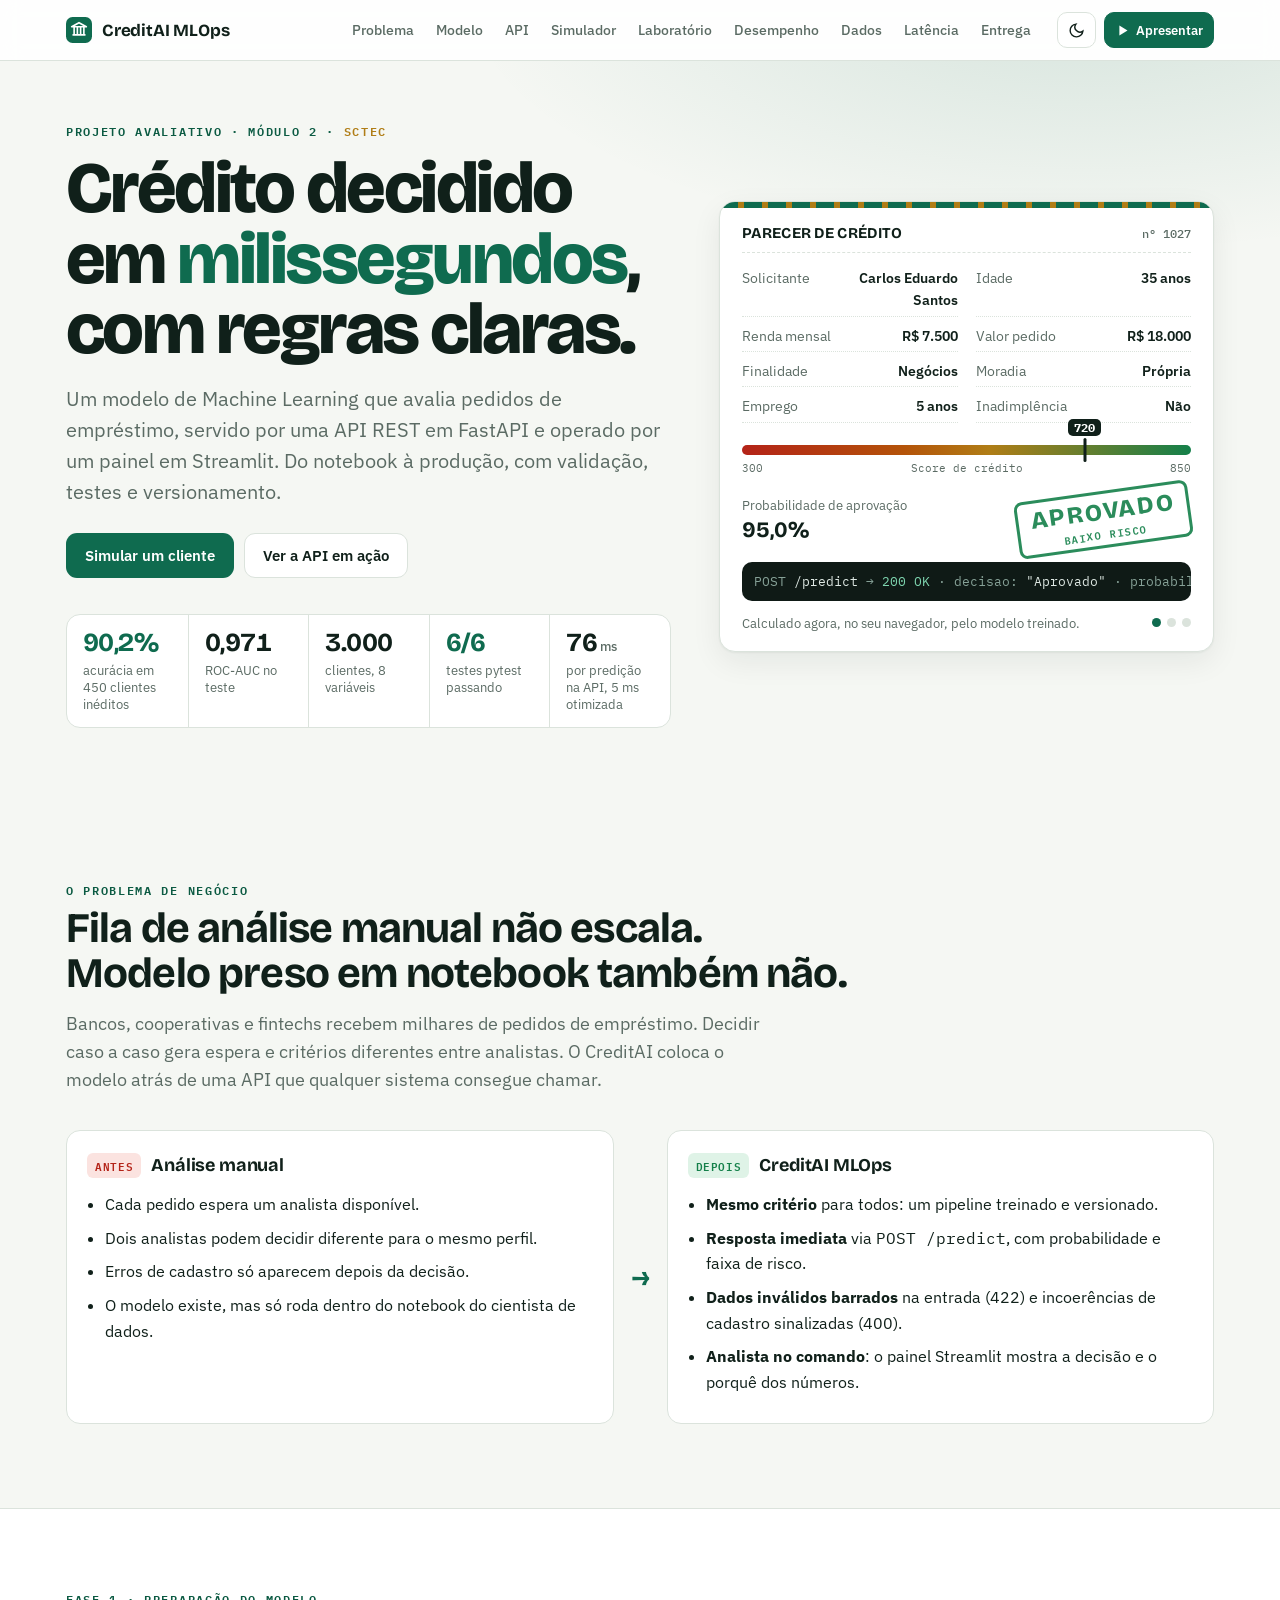
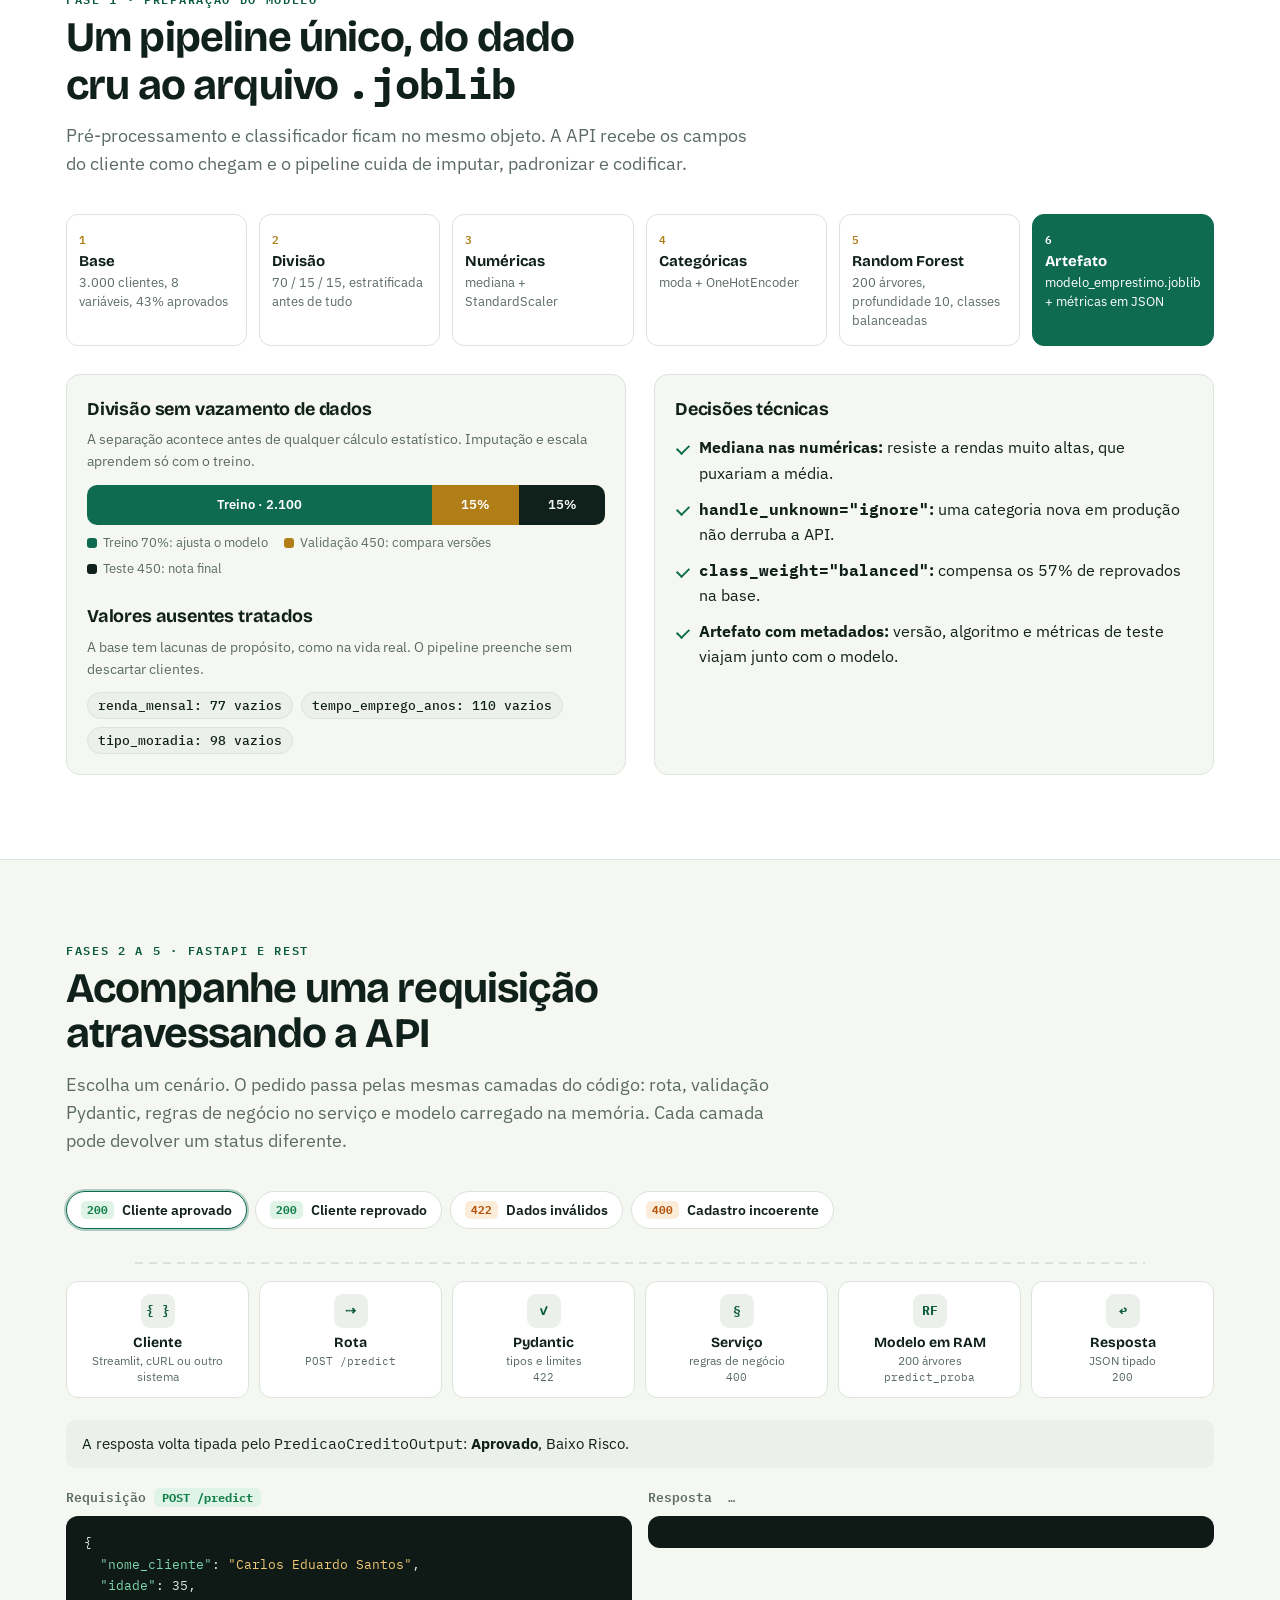
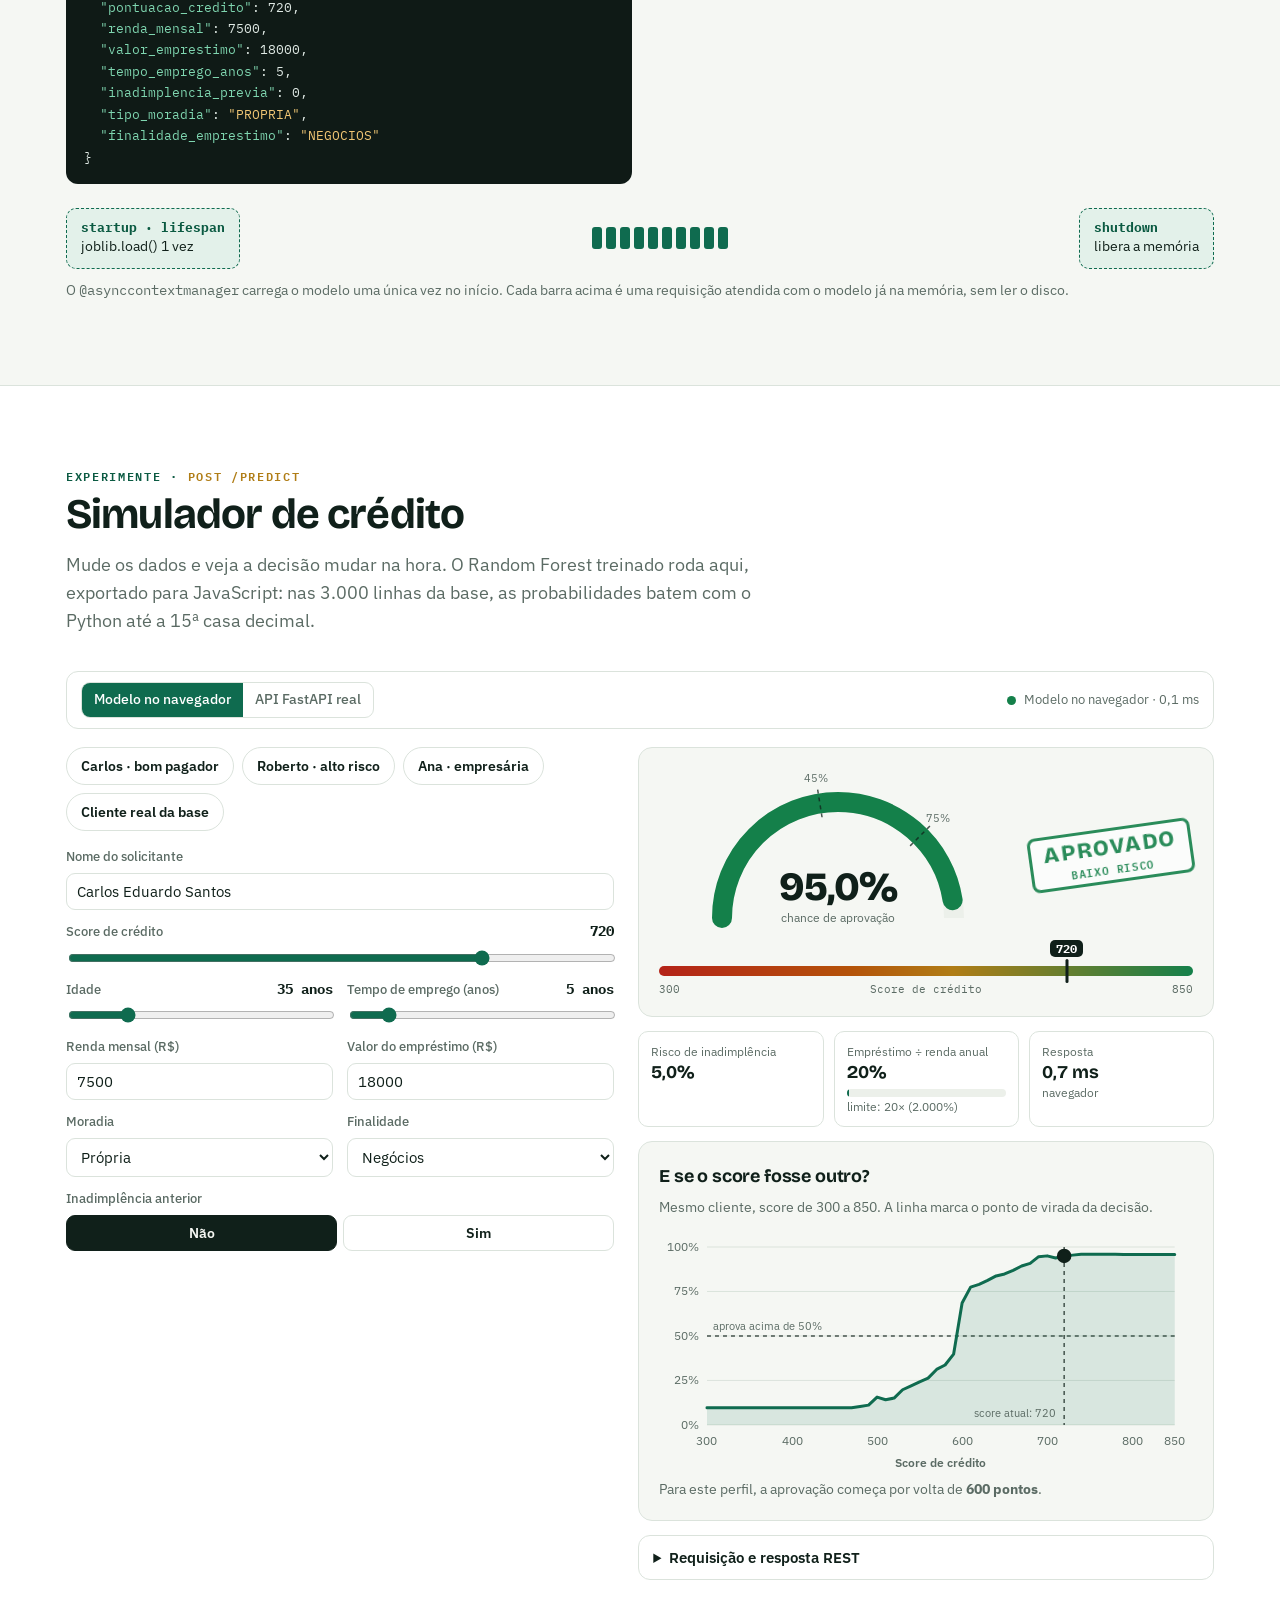
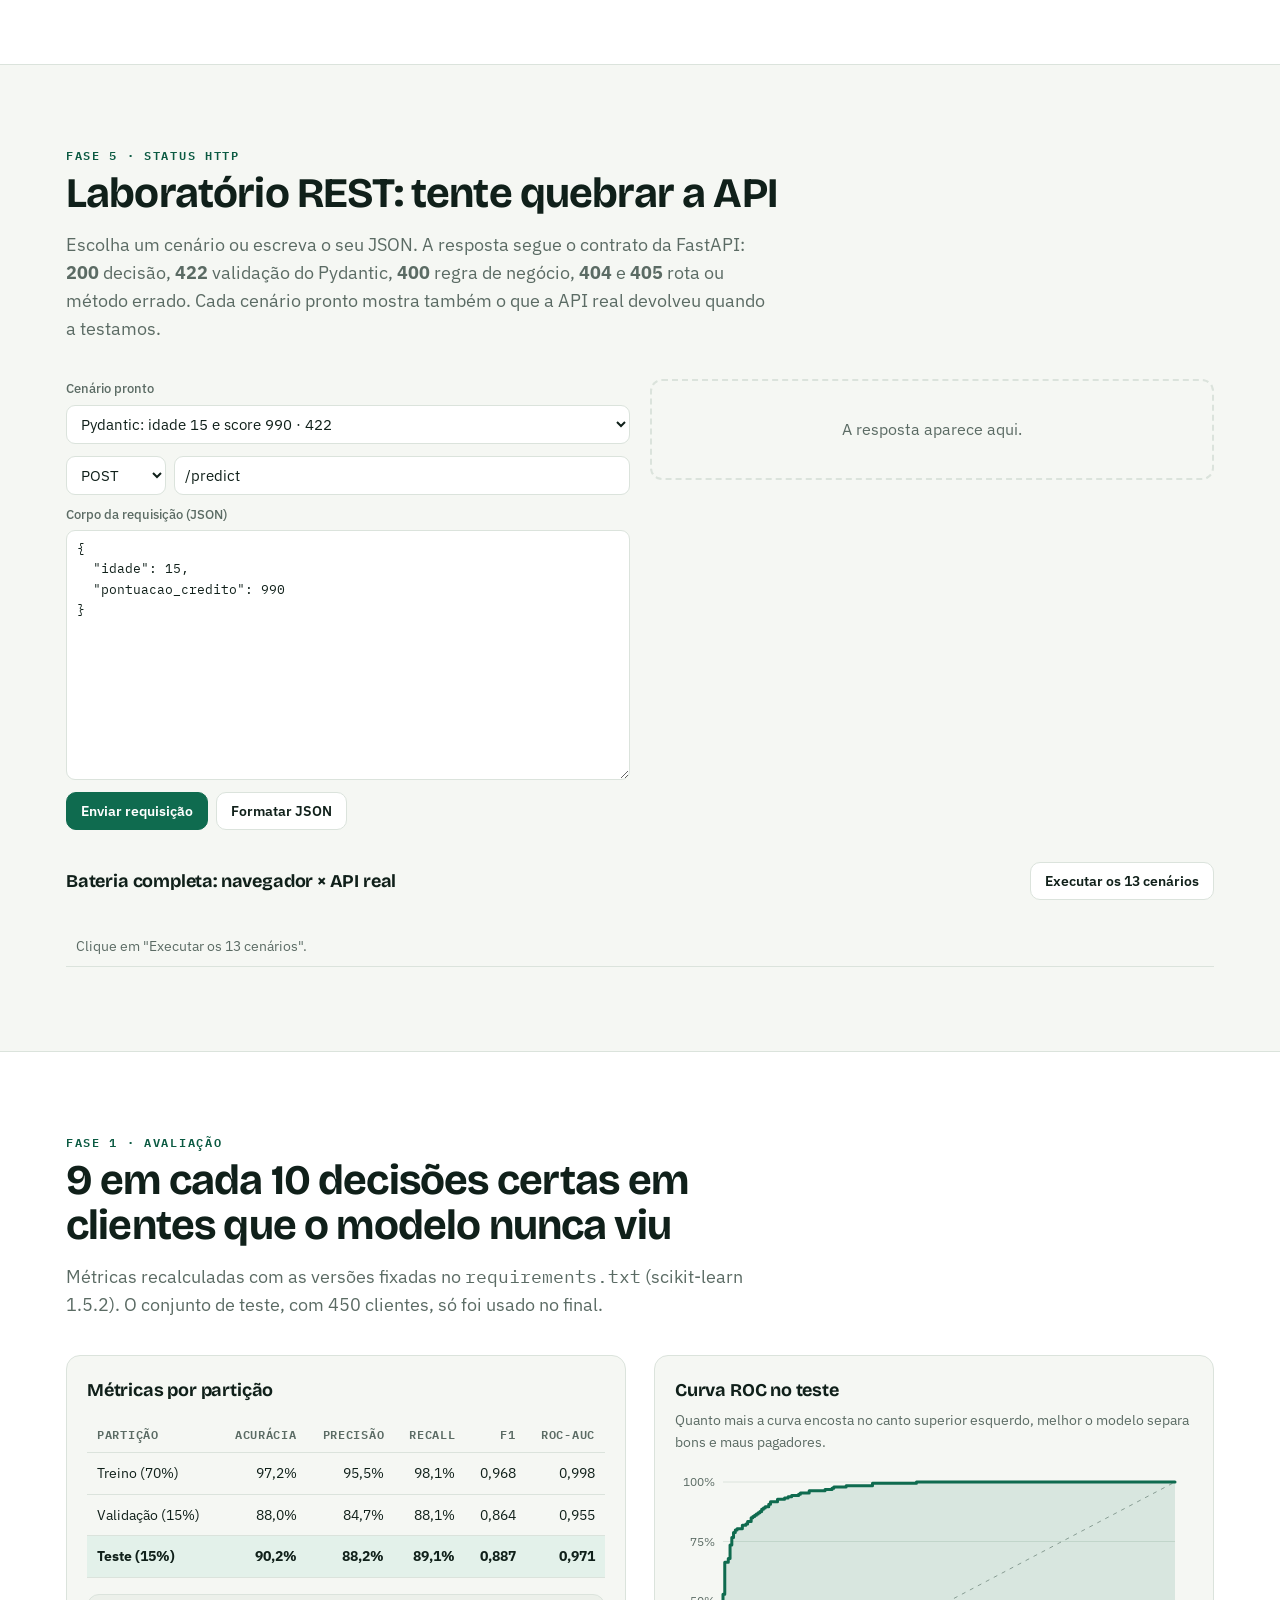
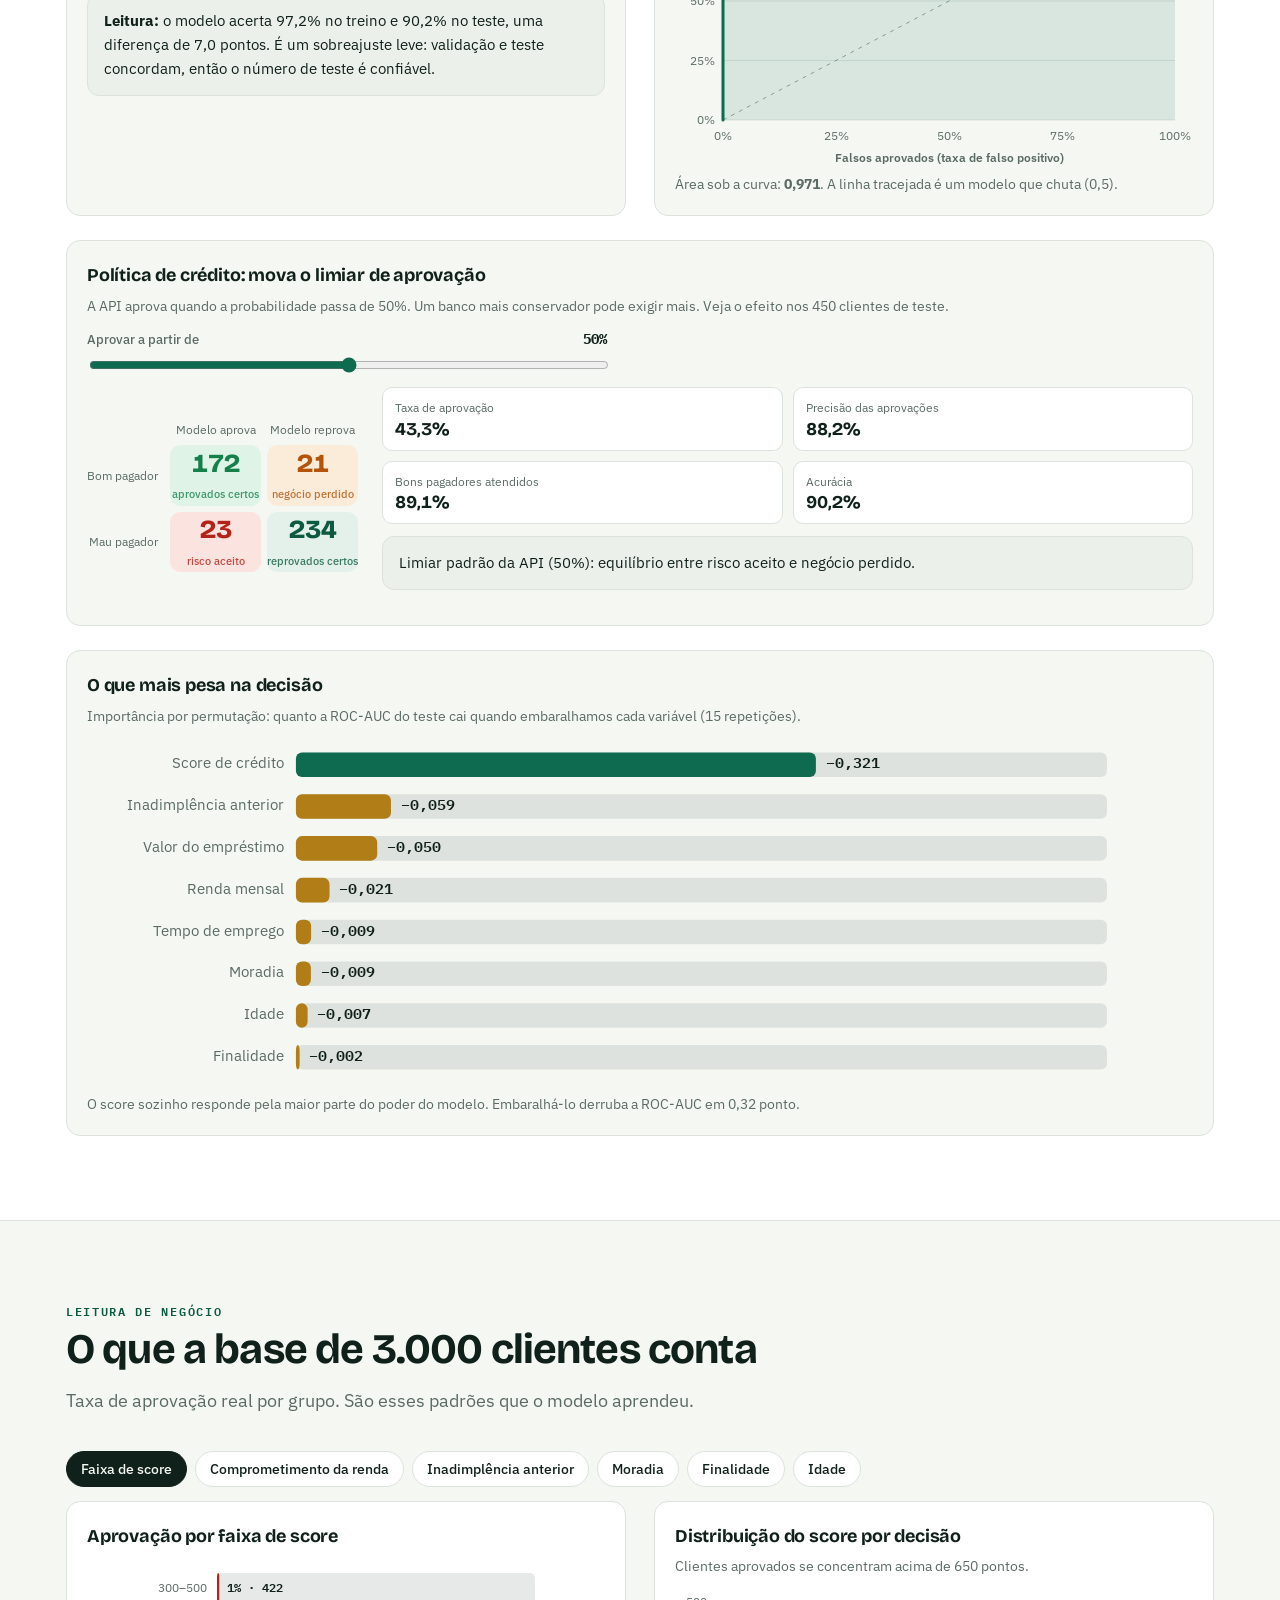
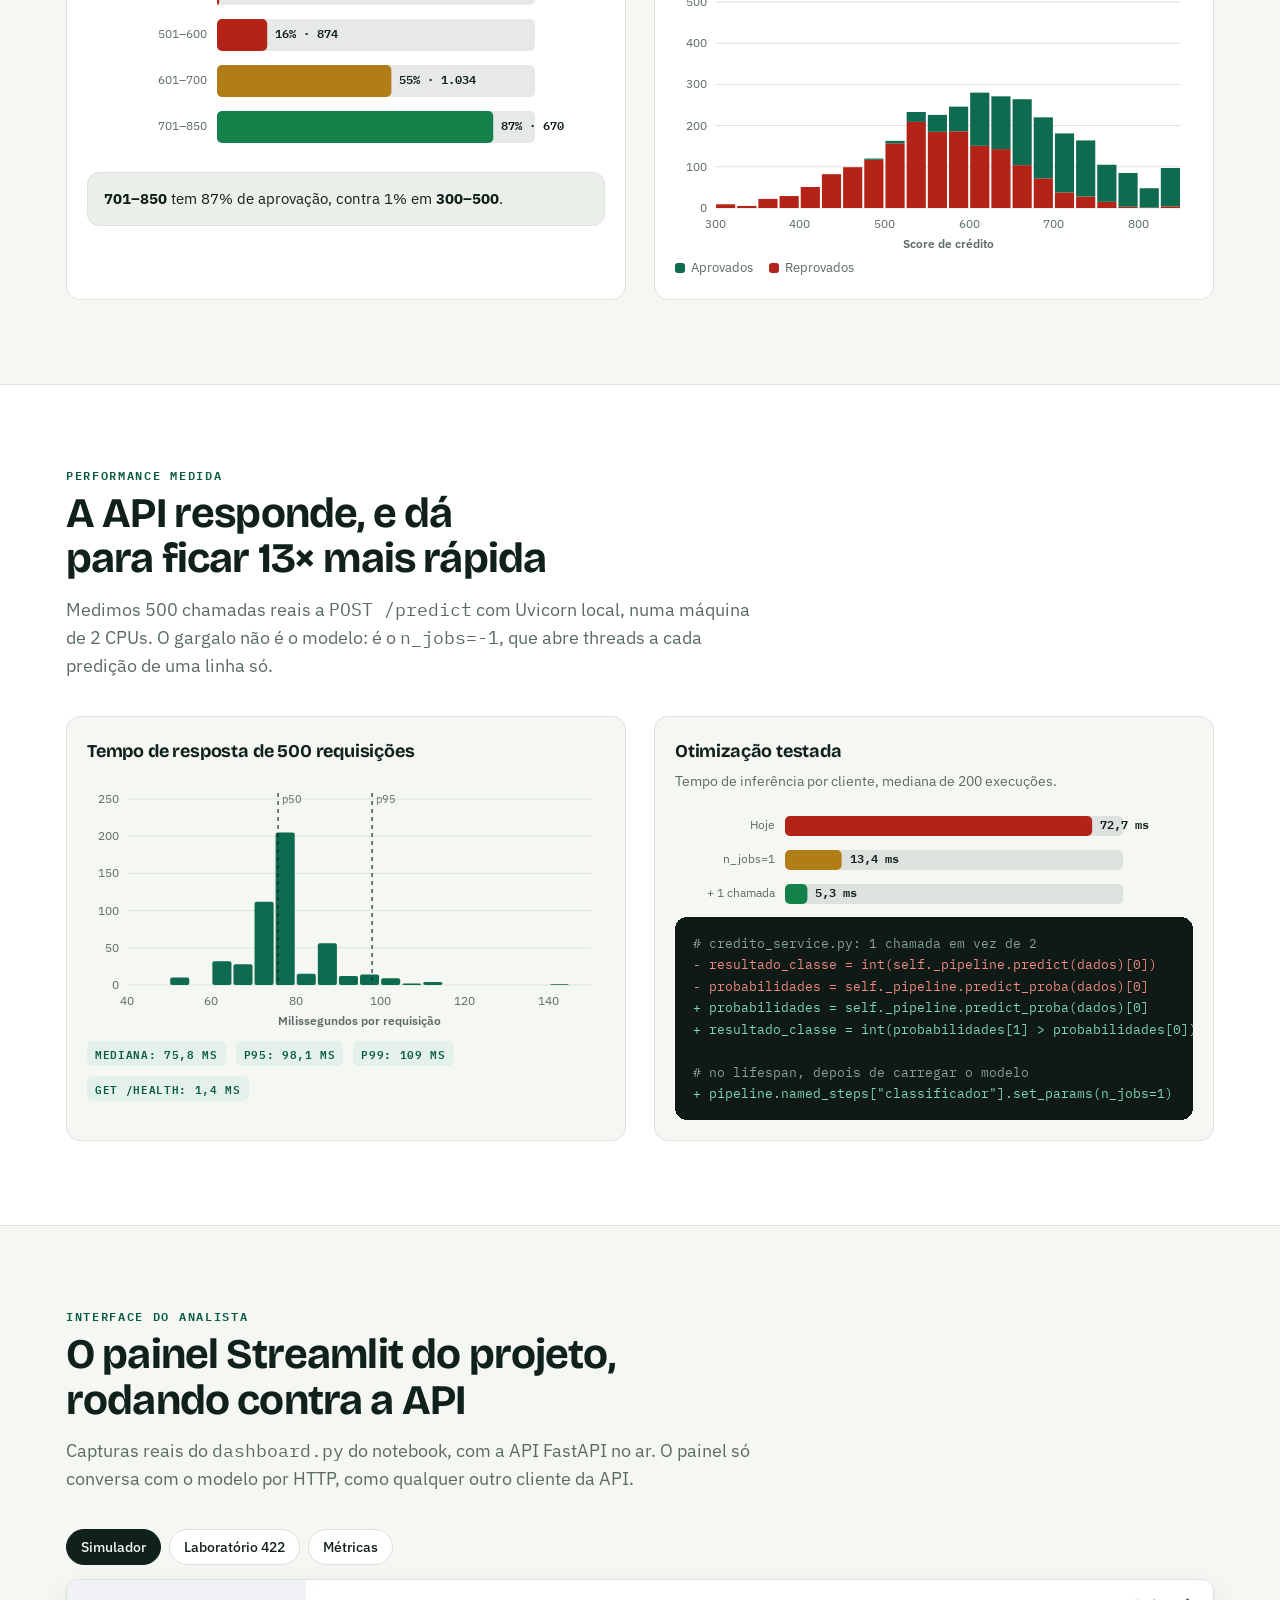
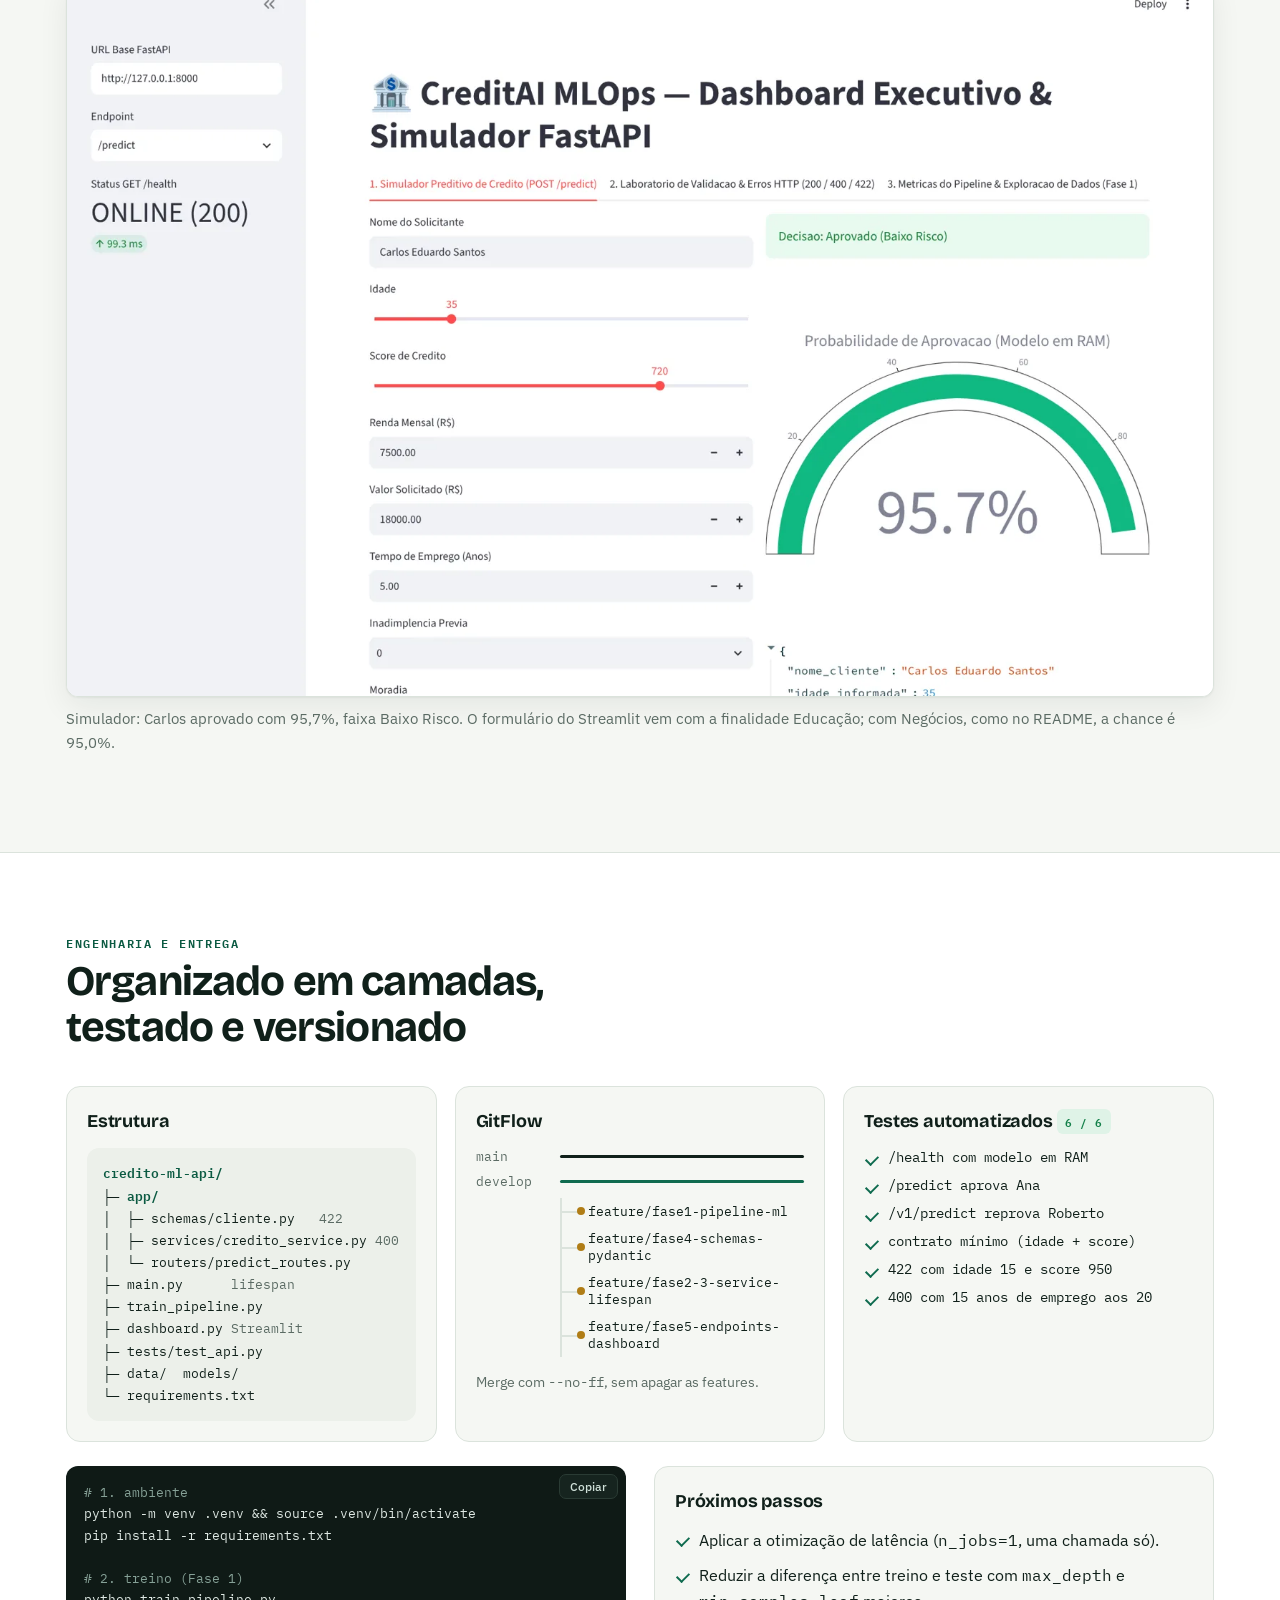
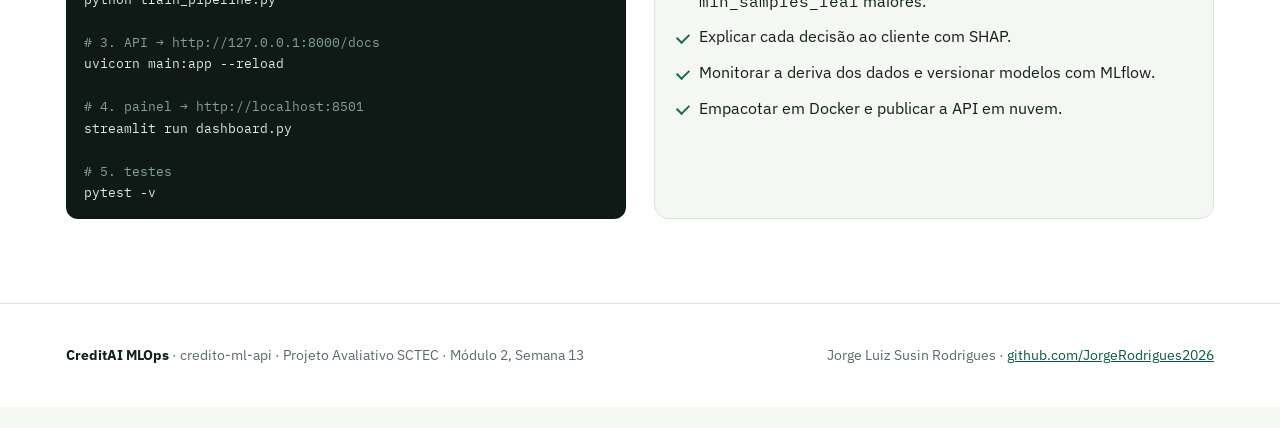
==== commit 0add8315: "Add files via upload Add Index.html e Assets.. Web Dashboards" ====
--- a/index.html
+++ b/index.html
@@ -1,8 +1,4 @@
-<!doctype html>
-<html lang="pt-BR">
-<head>
-<meta charset="utf-8">
-<meta name="viewport" content="width=device-width, initial-scale=1, viewport-fit=cover">
+<!doctype html><html><head><meta charset=utf8><meta name=viewport content="width=device-width,initial-scale=1,viewport-fit=cover"><style>:root{color-scheme:light;box-sizing:border-box;padding-top:env(safe-area-inset-top,0px);padding-bottom:env(safe-area-inset-bottom,0px)}html{scroll-padding-top:env(safe-area-inset-top,0px)}body{margin:0;padding:0;font:14px -apple-system,BlinkMacSystemFont,sans-serif;background:#fff;color:#000}img{max-width:100%}[hidden]:not([hidden=until-found i]){display:none!important}</style></head><body>
 <title>CreditAI MLOps</title>
 <meta name="claude:viewport-fit-sides" content="cover">
 <meta name="description" content="Apresentação interativa do microsserviço de concessão de crédito: modelo Random Forest, API FastAPI, validação Pydantic e painel Streamlit.">
@@ -10,9 +6,6 @@
 <link rel="preconnect" href="https://fonts.gstatic.com" crossorigin>
 <link rel="stylesheet" href="https://fonts.googleapis.com/css2?family=Bricolage+Grotesque:opsz,wght@12..96,600;12..96,700;12..96,800&family=IBM+Plex+Sans:wght@400;500;600;700&family=IBM+Plex+Mono:wght@400;500;600&display=swap">
 <link rel="stylesheet" href="styles.css">
-<link rel="icon" href="data:image/svg+xml,%3Csvg xmlns=%27http://www.w3.org/2000/svg%27 viewBox=%270 0 32 32%27%3E%3Crect width=%2732%27 height=%2732%27 rx=%278%27 fill=%27%230f6b4f%27/%3E%3C/svg%3E">
-</head>
-<body>
 <nav class="nav" aria-label="Capítulos">
   <div class="wrap">
     <a class="brand" href="#inicio">
@@ -460,5 +453,5 @@
 <script src="assets/model.js"></script>
 <script src="assets/data.js"></script>
 <script src="script.js"></script>
-</body>
-</html>
+
+</body></html>
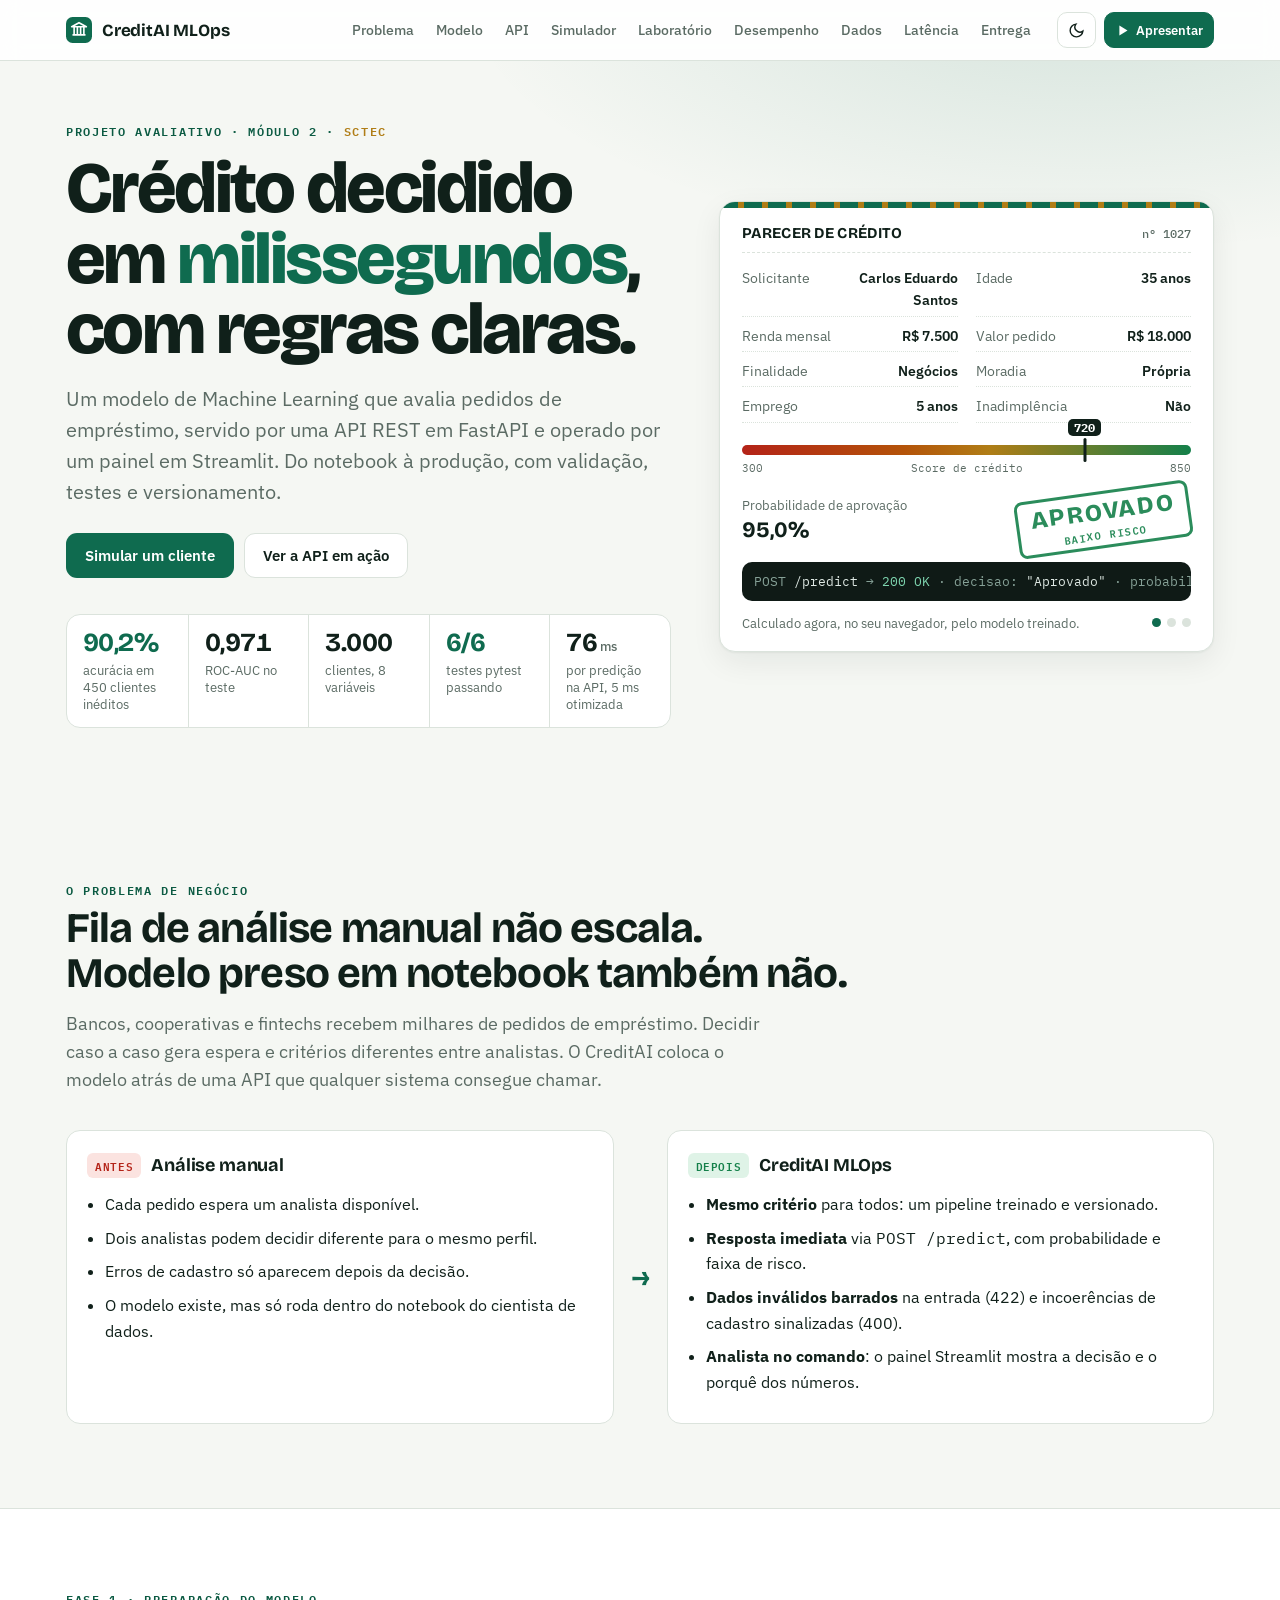
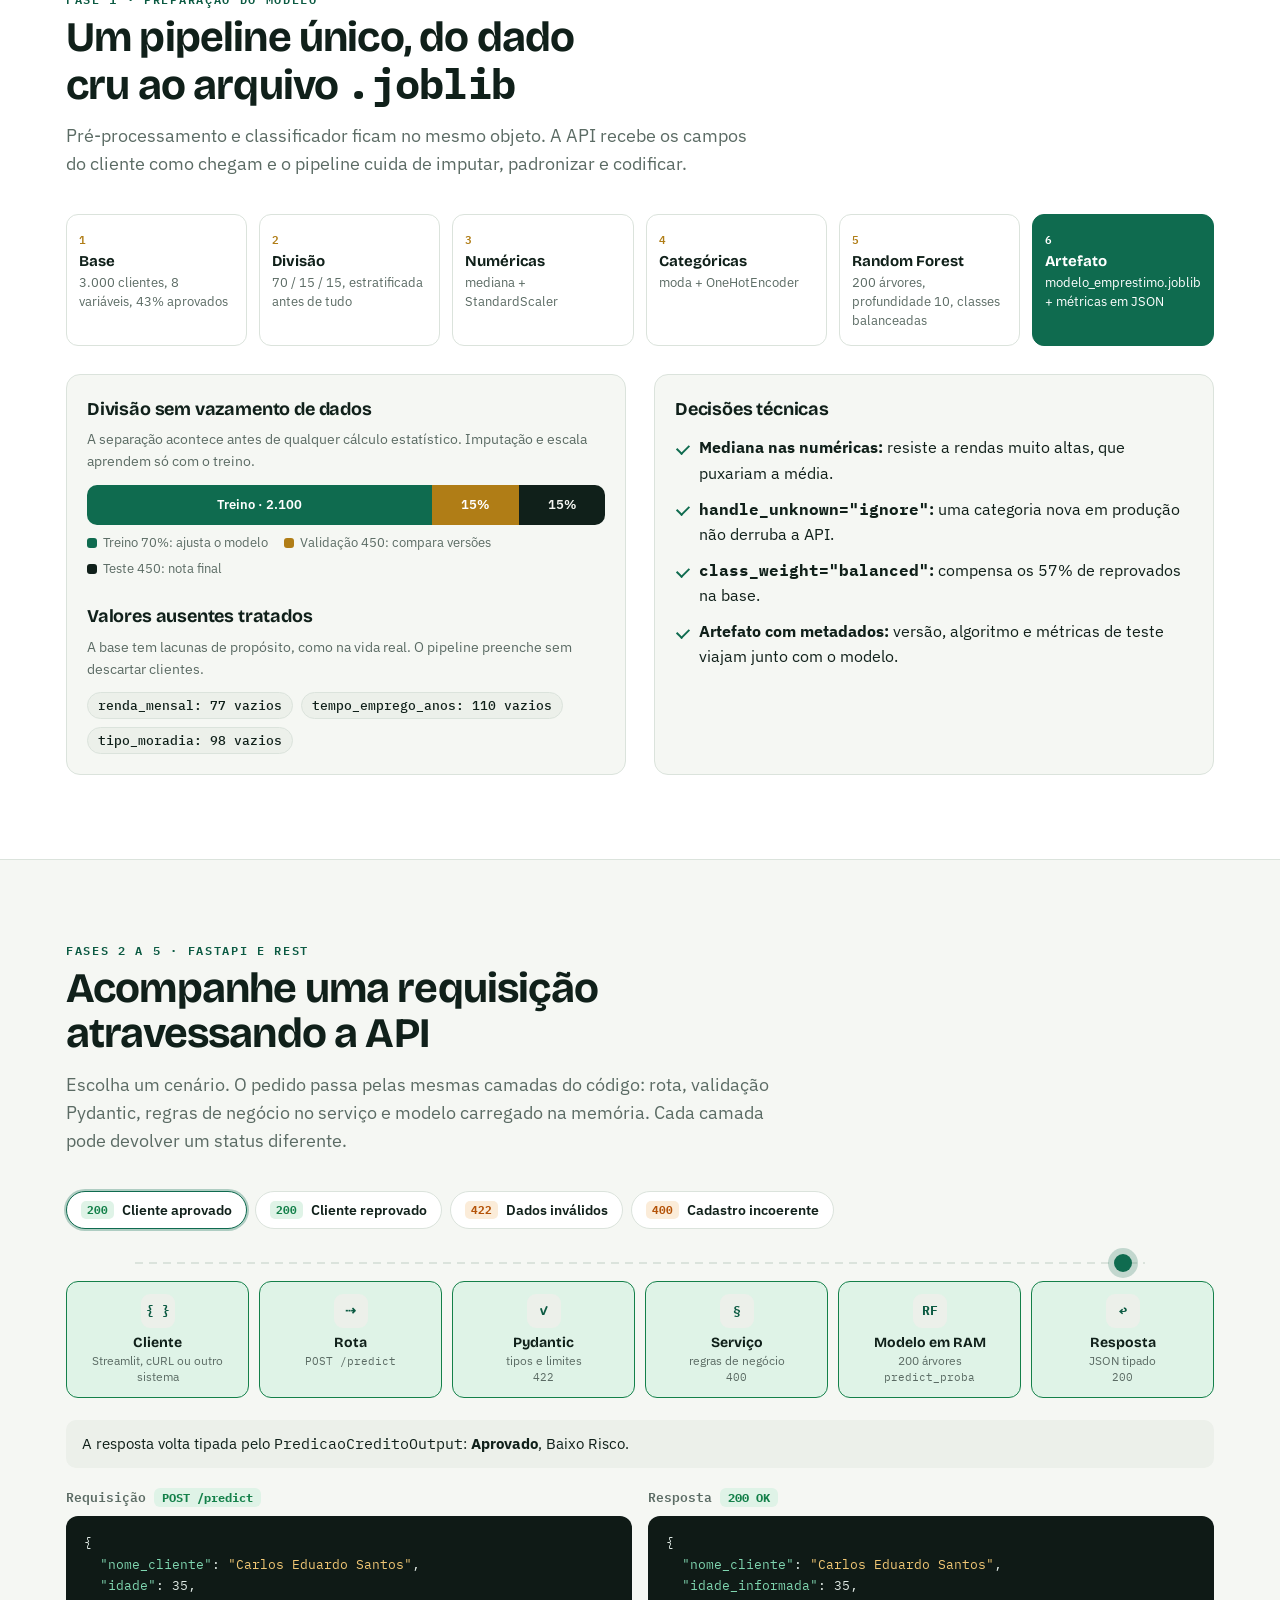
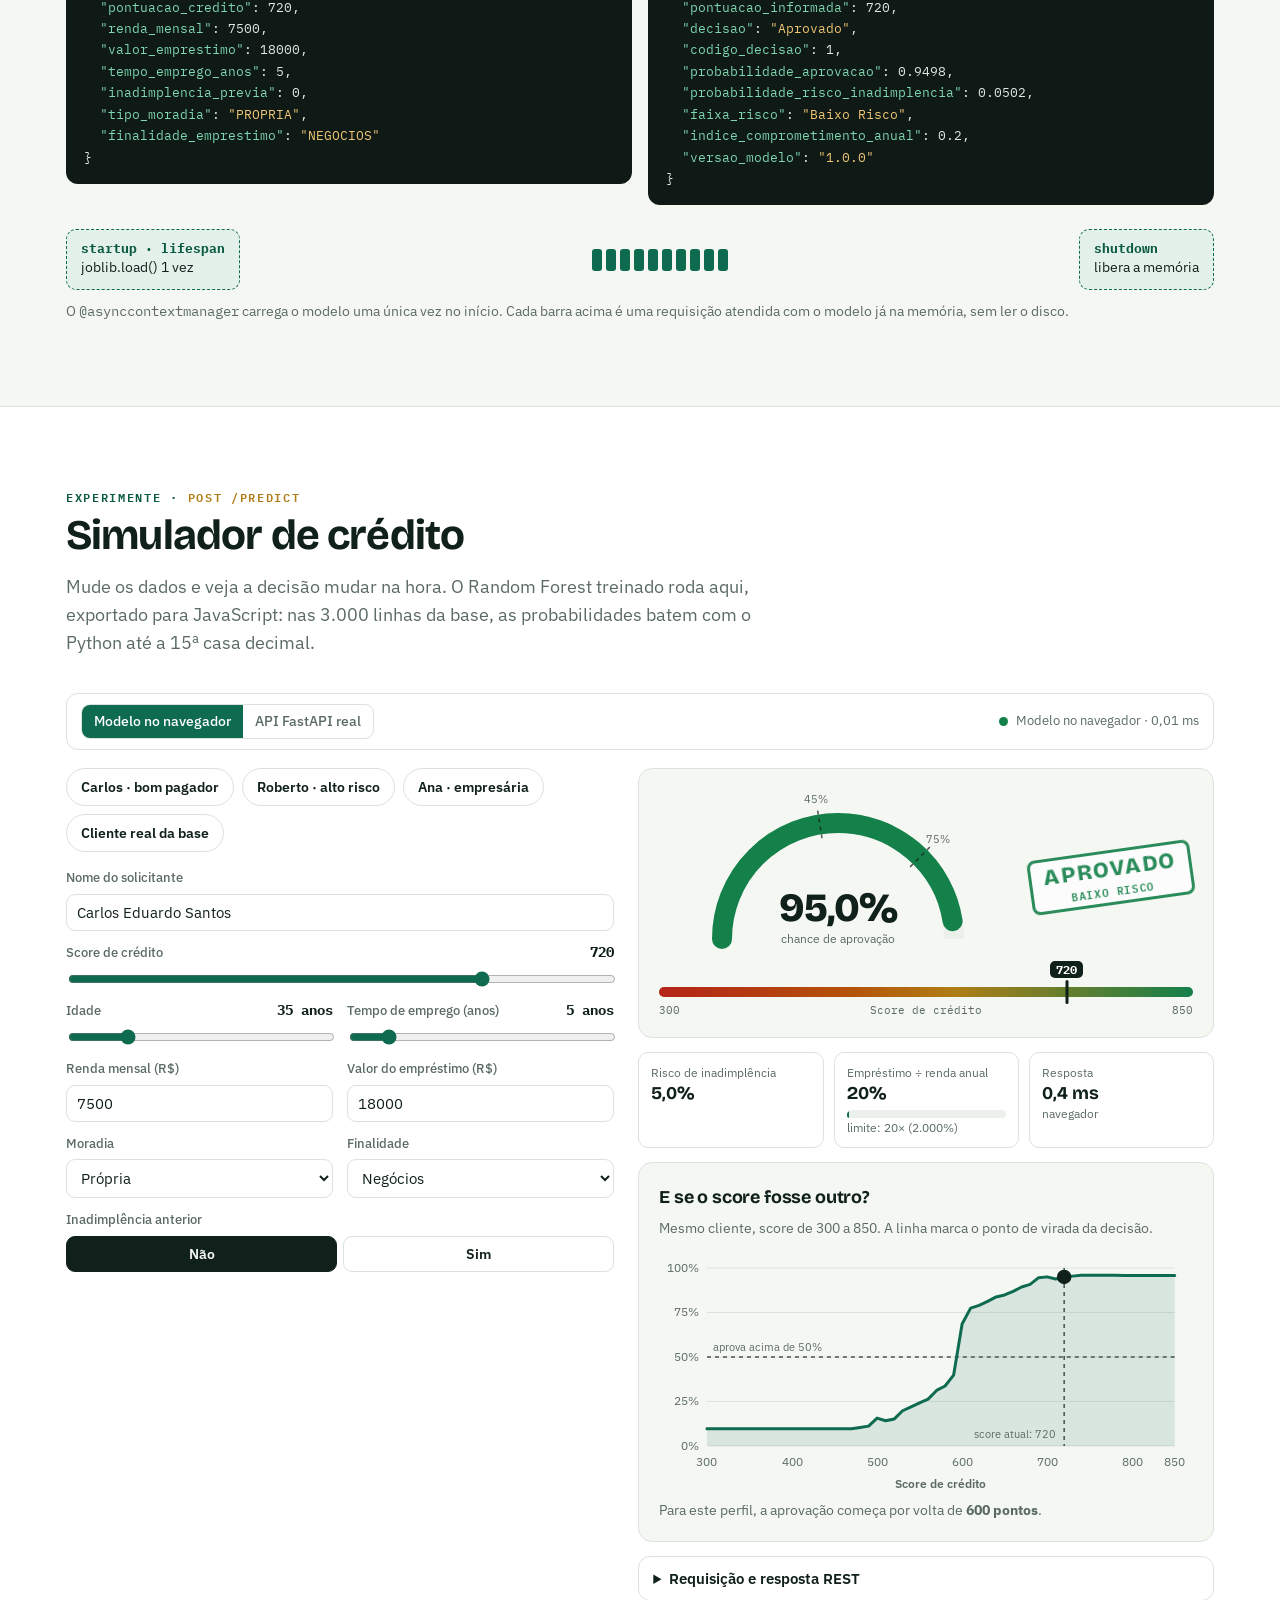
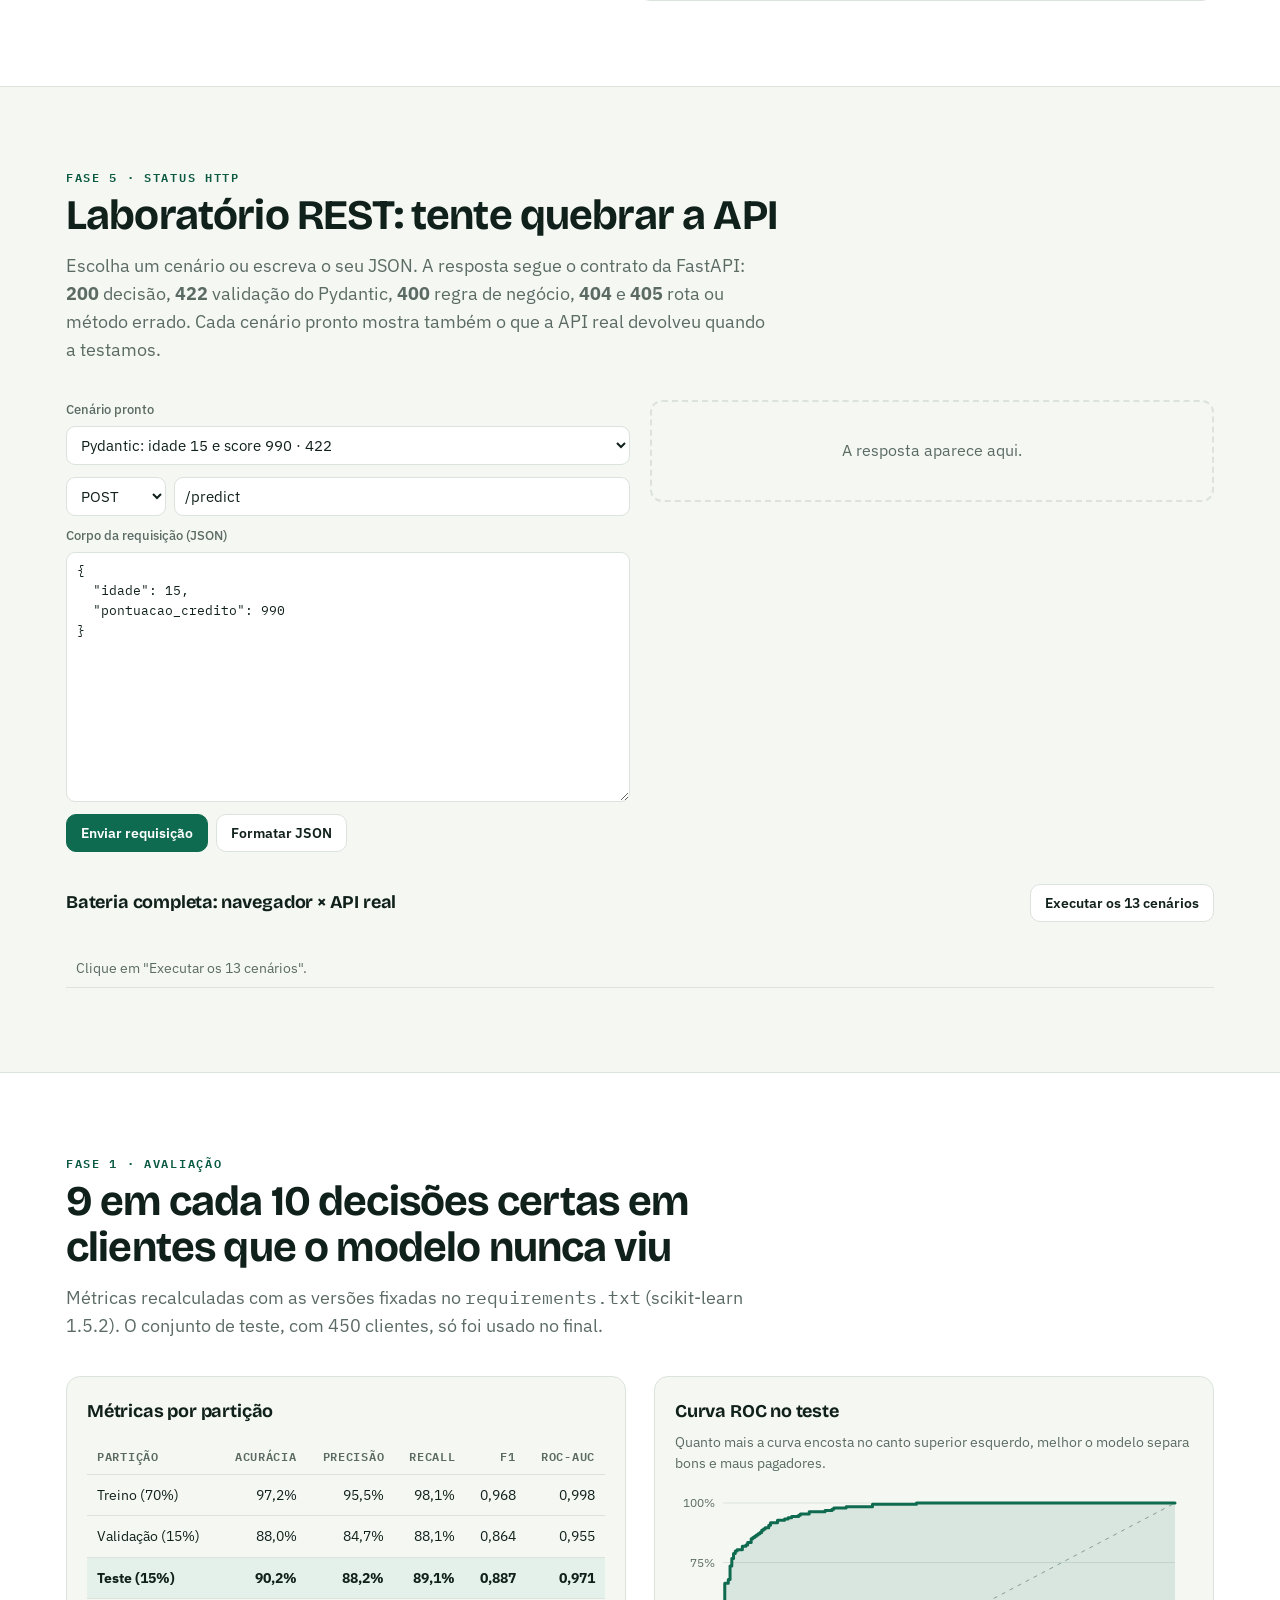
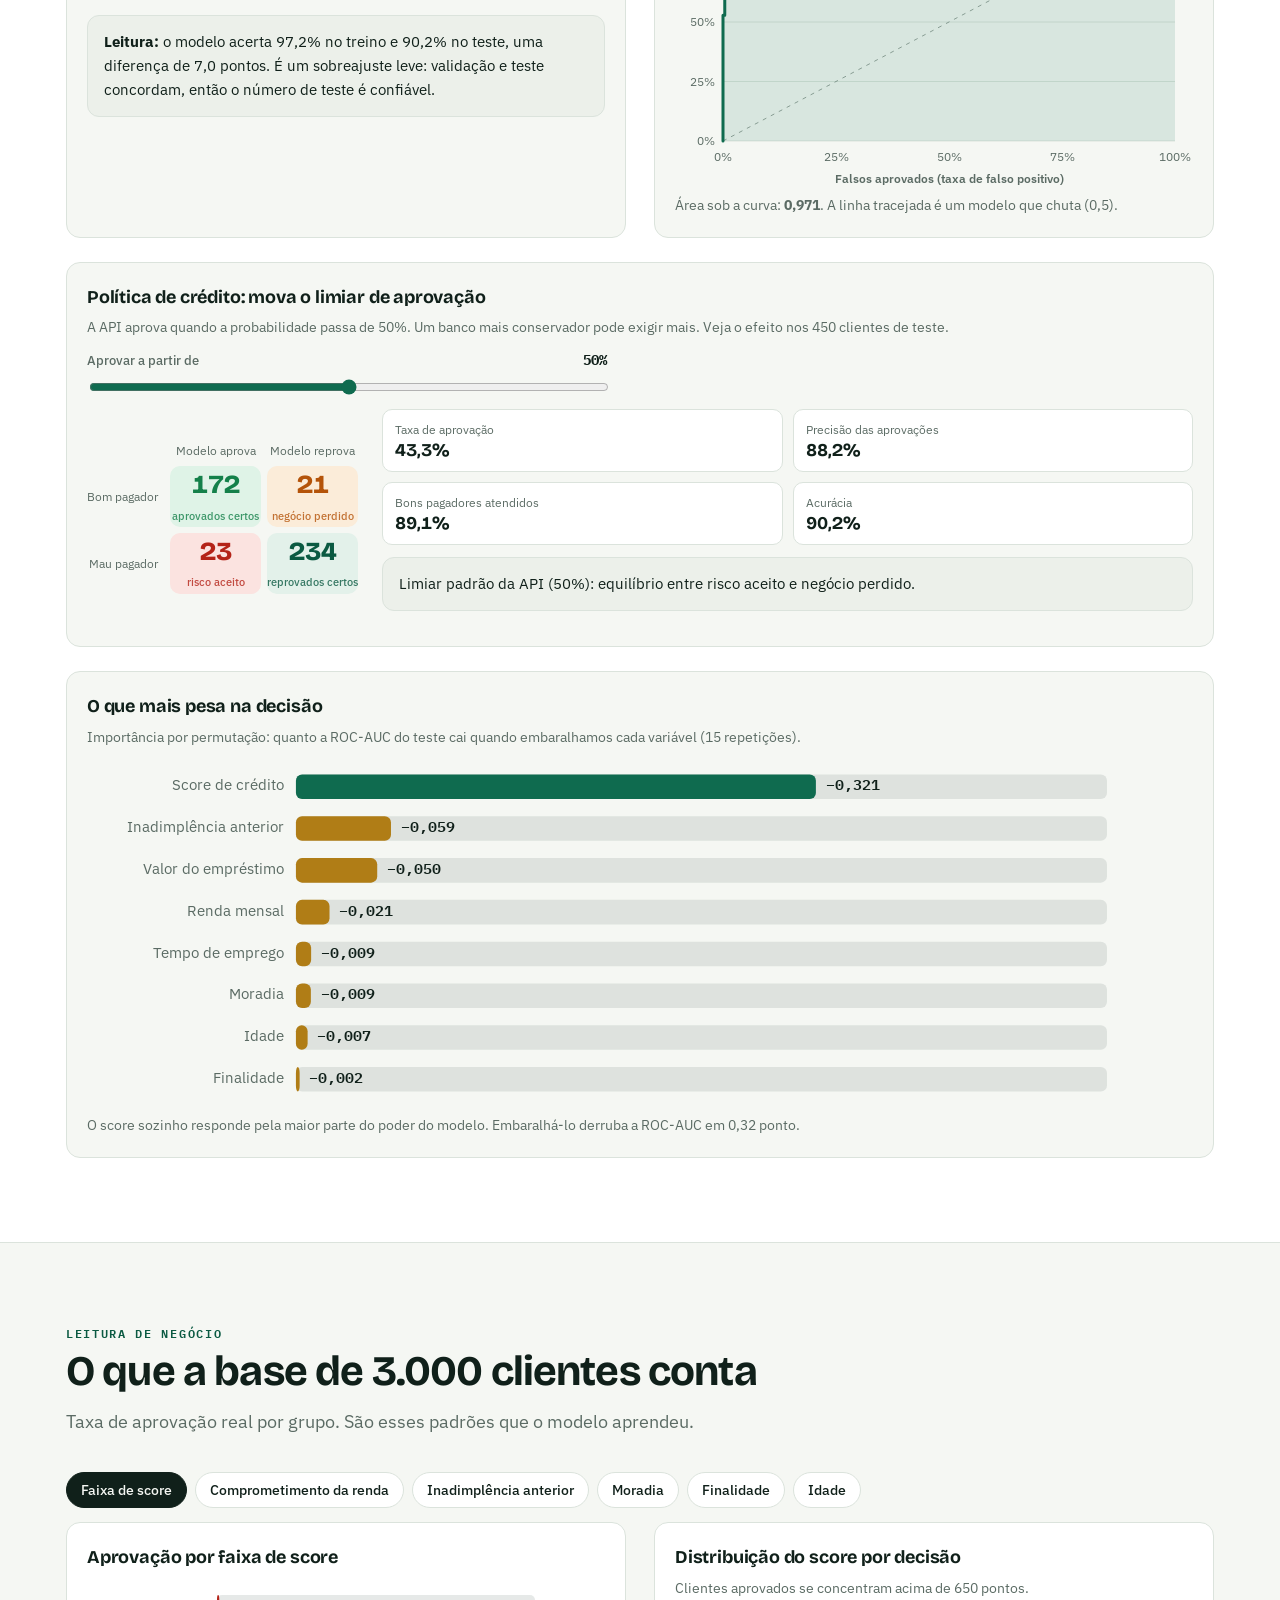
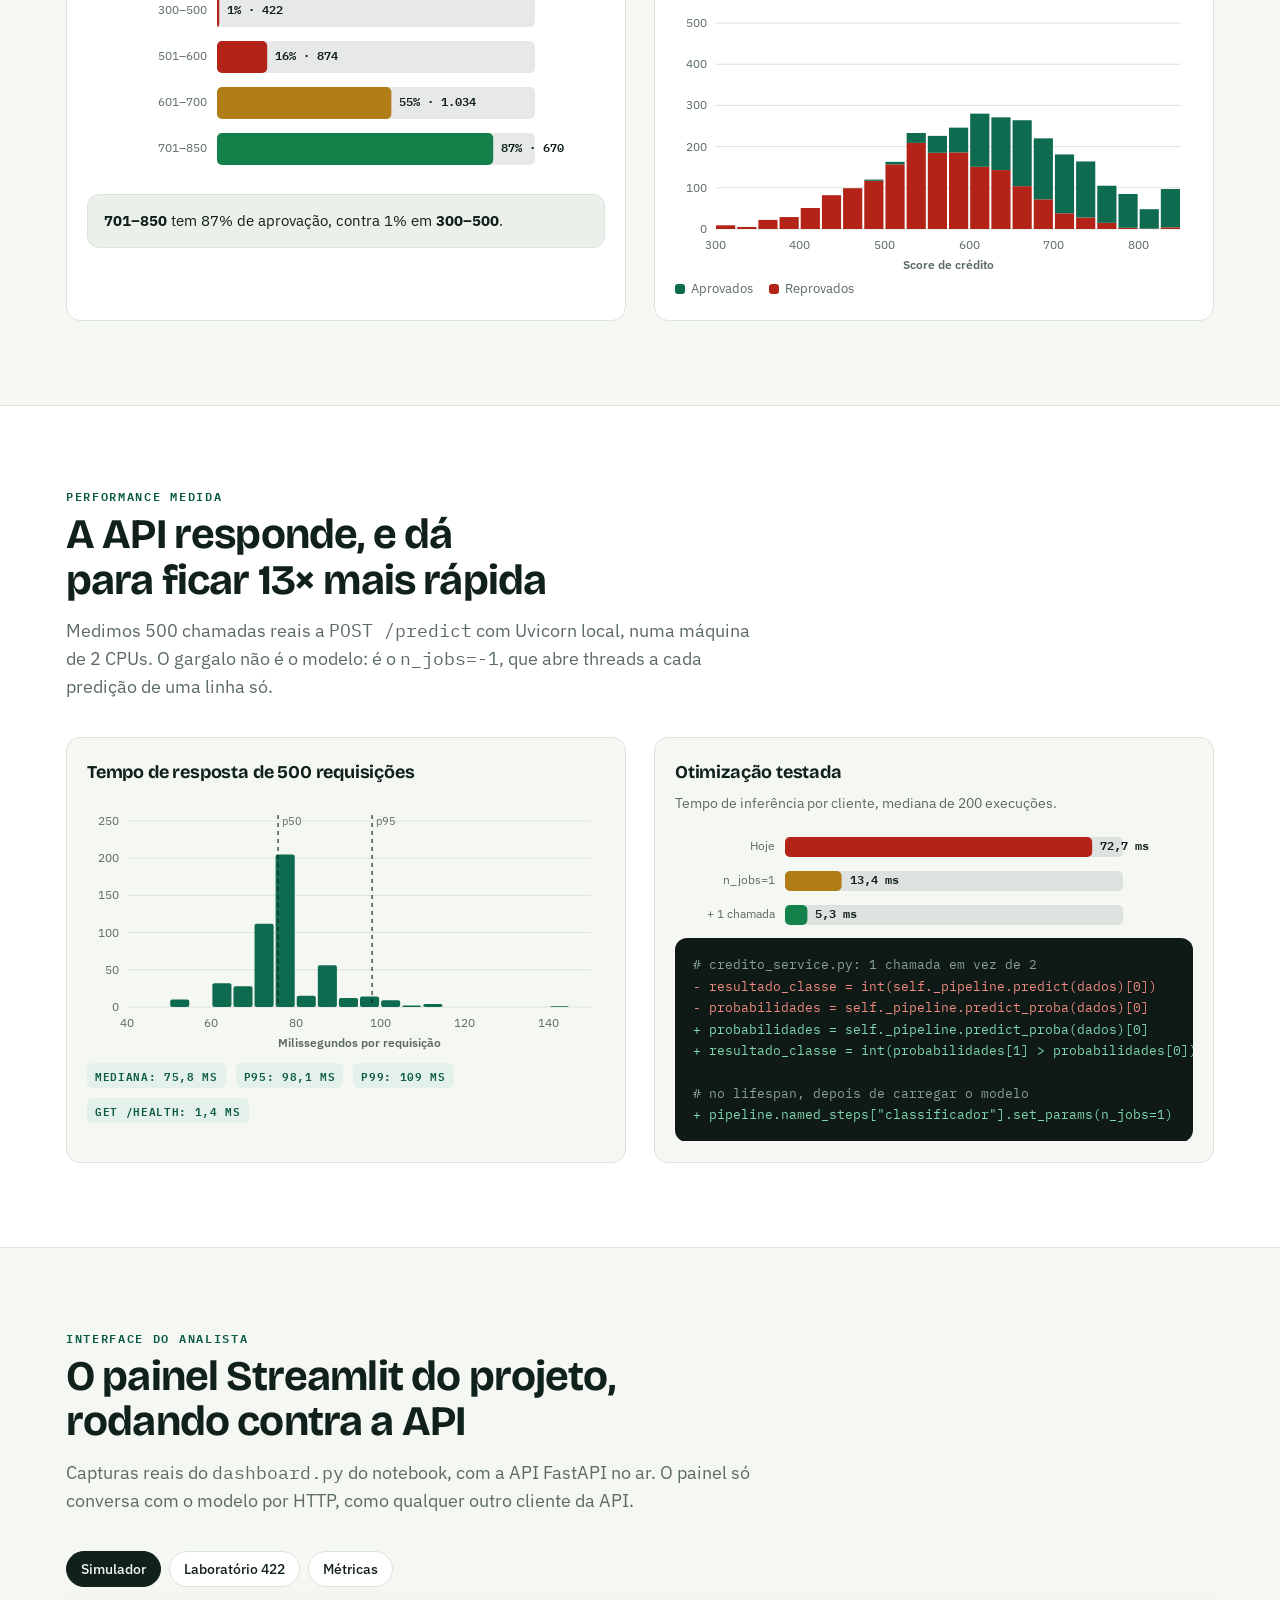
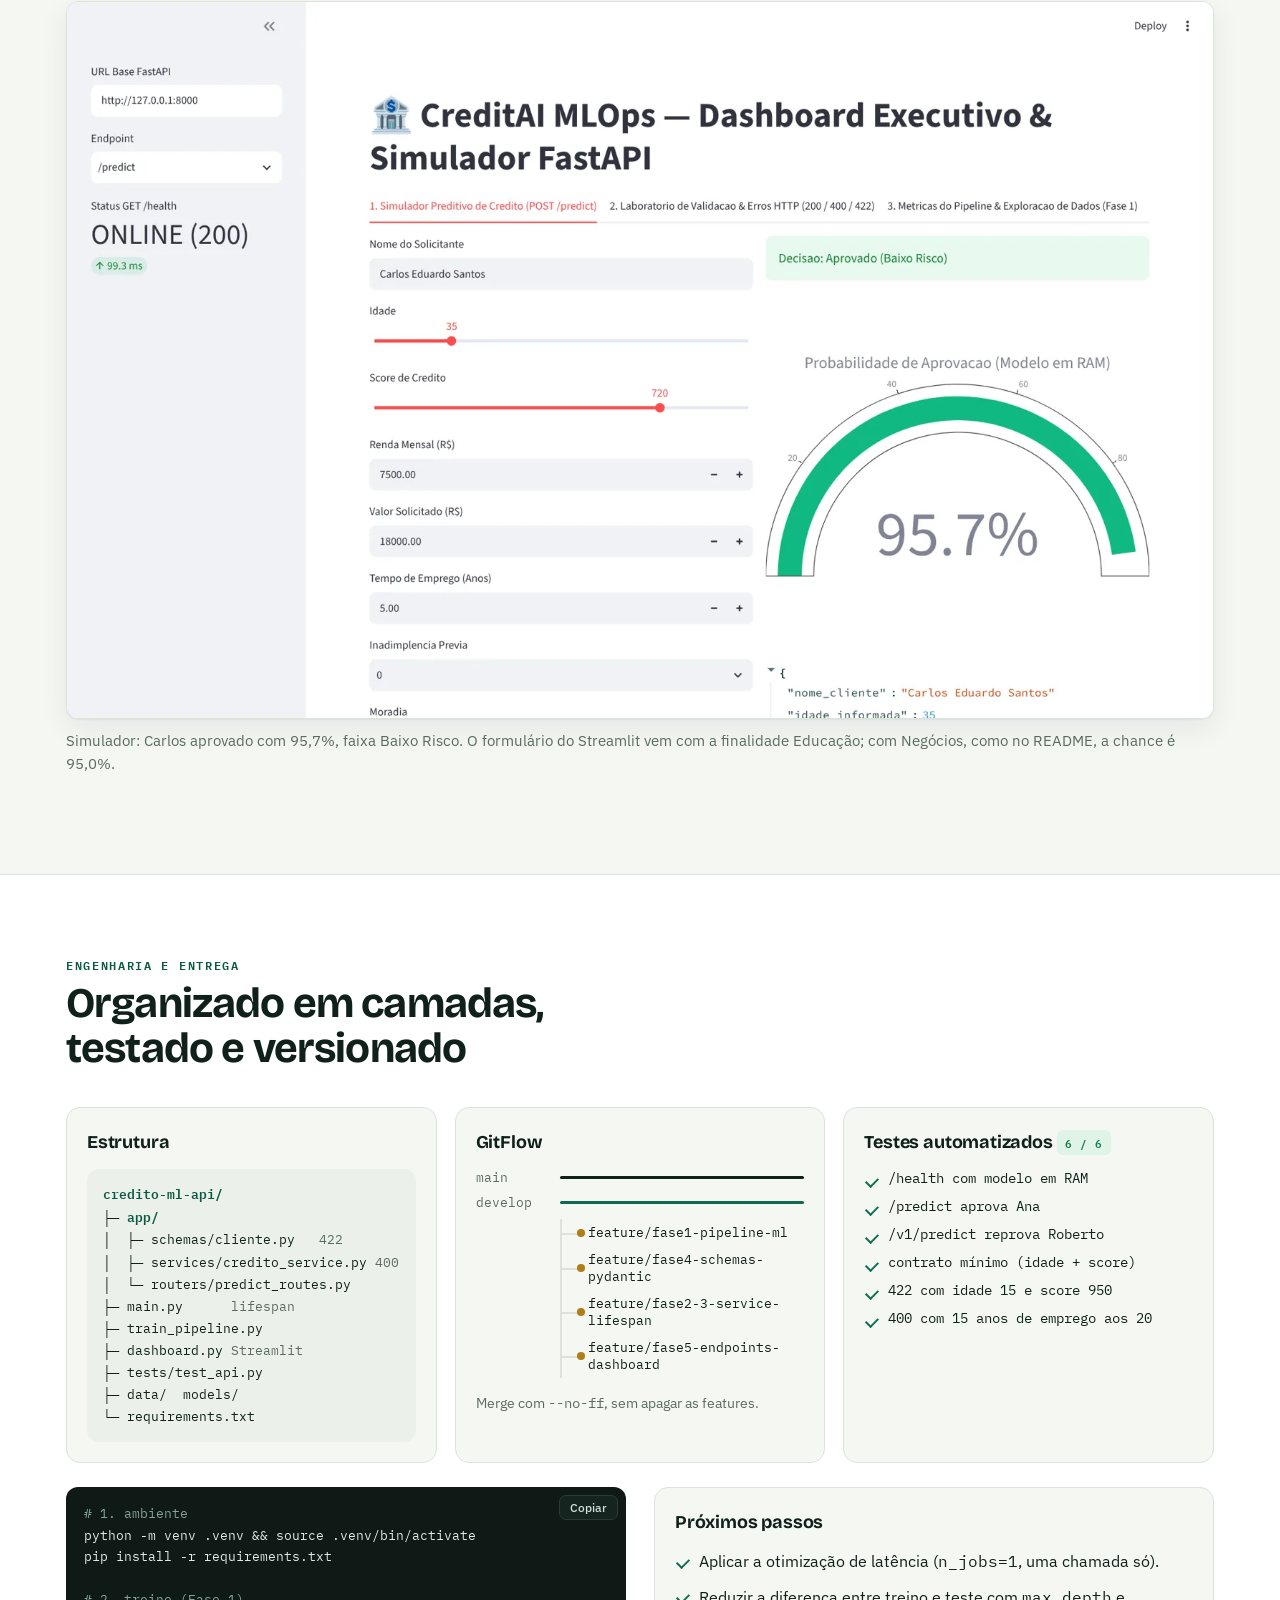
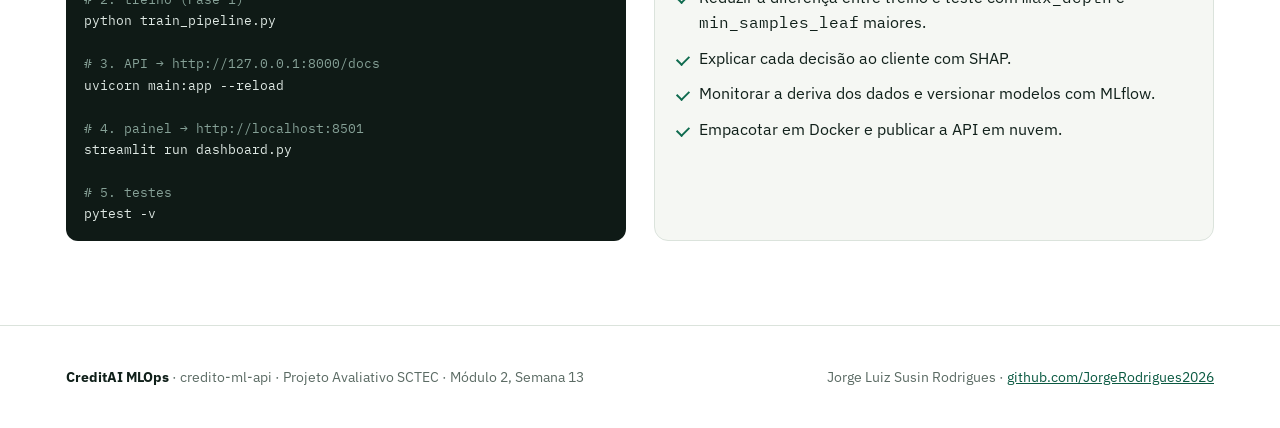
==== commit 4e2179ab: "Add files via upload Add - Atualizar Modelo Real - FastAPI" ====
--- a/index.html
+++ b/index.html
@@ -1,4 +1,8 @@
-<!doctype html><html><head><meta charset=utf8><meta name=viewport content="width=device-width,initial-scale=1,viewport-fit=cover"><style>:root{color-scheme:light;box-sizing:border-box;padding-top:env(safe-area-inset-top,0px);padding-bottom:env(safe-area-inset-bottom,0px)}html{scroll-padding-top:env(safe-area-inset-top,0px)}body{margin:0;padding:0;font:14px -apple-system,BlinkMacSystemFont,sans-serif;background:#fff;color:#000}img{max-width:100%}[hidden]:not([hidden=until-found i]){display:none!important}</style></head><body>
+<!doctype html>
+<html lang="pt-BR">
+<head>
+<meta charset="utf-8">
+<meta name="viewport" content="width=device-width, initial-scale=1, viewport-fit=cover">
 <title>CreditAI MLOps</title>
 <meta name="claude:viewport-fit-sides" content="cover">
 <meta name="description" content="Apresentação interativa do microsserviço de concessão de crédito: modelo Random Forest, API FastAPI, validação Pydantic e painel Streamlit.">
@@ -6,6 +10,9 @@
 <link rel="preconnect" href="https://fonts.gstatic.com" crossorigin>
 <link rel="stylesheet" href="https://fonts.googleapis.com/css2?family=Bricolage+Grotesque:opsz,wght@12..96,600;12..96,700;12..96,800&family=IBM+Plex+Sans:wght@400;500;600;700&family=IBM+Plex+Mono:wght@400;500;600&display=swap">
 <link rel="stylesheet" href="styles.css">
+<link rel="icon" href="data:image/svg+xml,%3Csvg xmlns=%27http://www.w3.org/2000/svg%27 viewBox=%270 0 32 32%27%3E%3Crect width=%2732%27 height=%2732%27 rx=%278%27 fill=%27%230f6b4f%27/%3E%3C/svg%3E">
+</head>
+<body>
 <nav class="nav" aria-label="Capítulos">
   <div class="wrap">
     <a class="brand" href="#inicio">
@@ -453,5 +460,5 @@
 <script src="assets/model.js"></script>
 <script src="assets/data.js"></script>
 <script src="script.js"></script>
-
-</body></html>+</body>
+</html>
